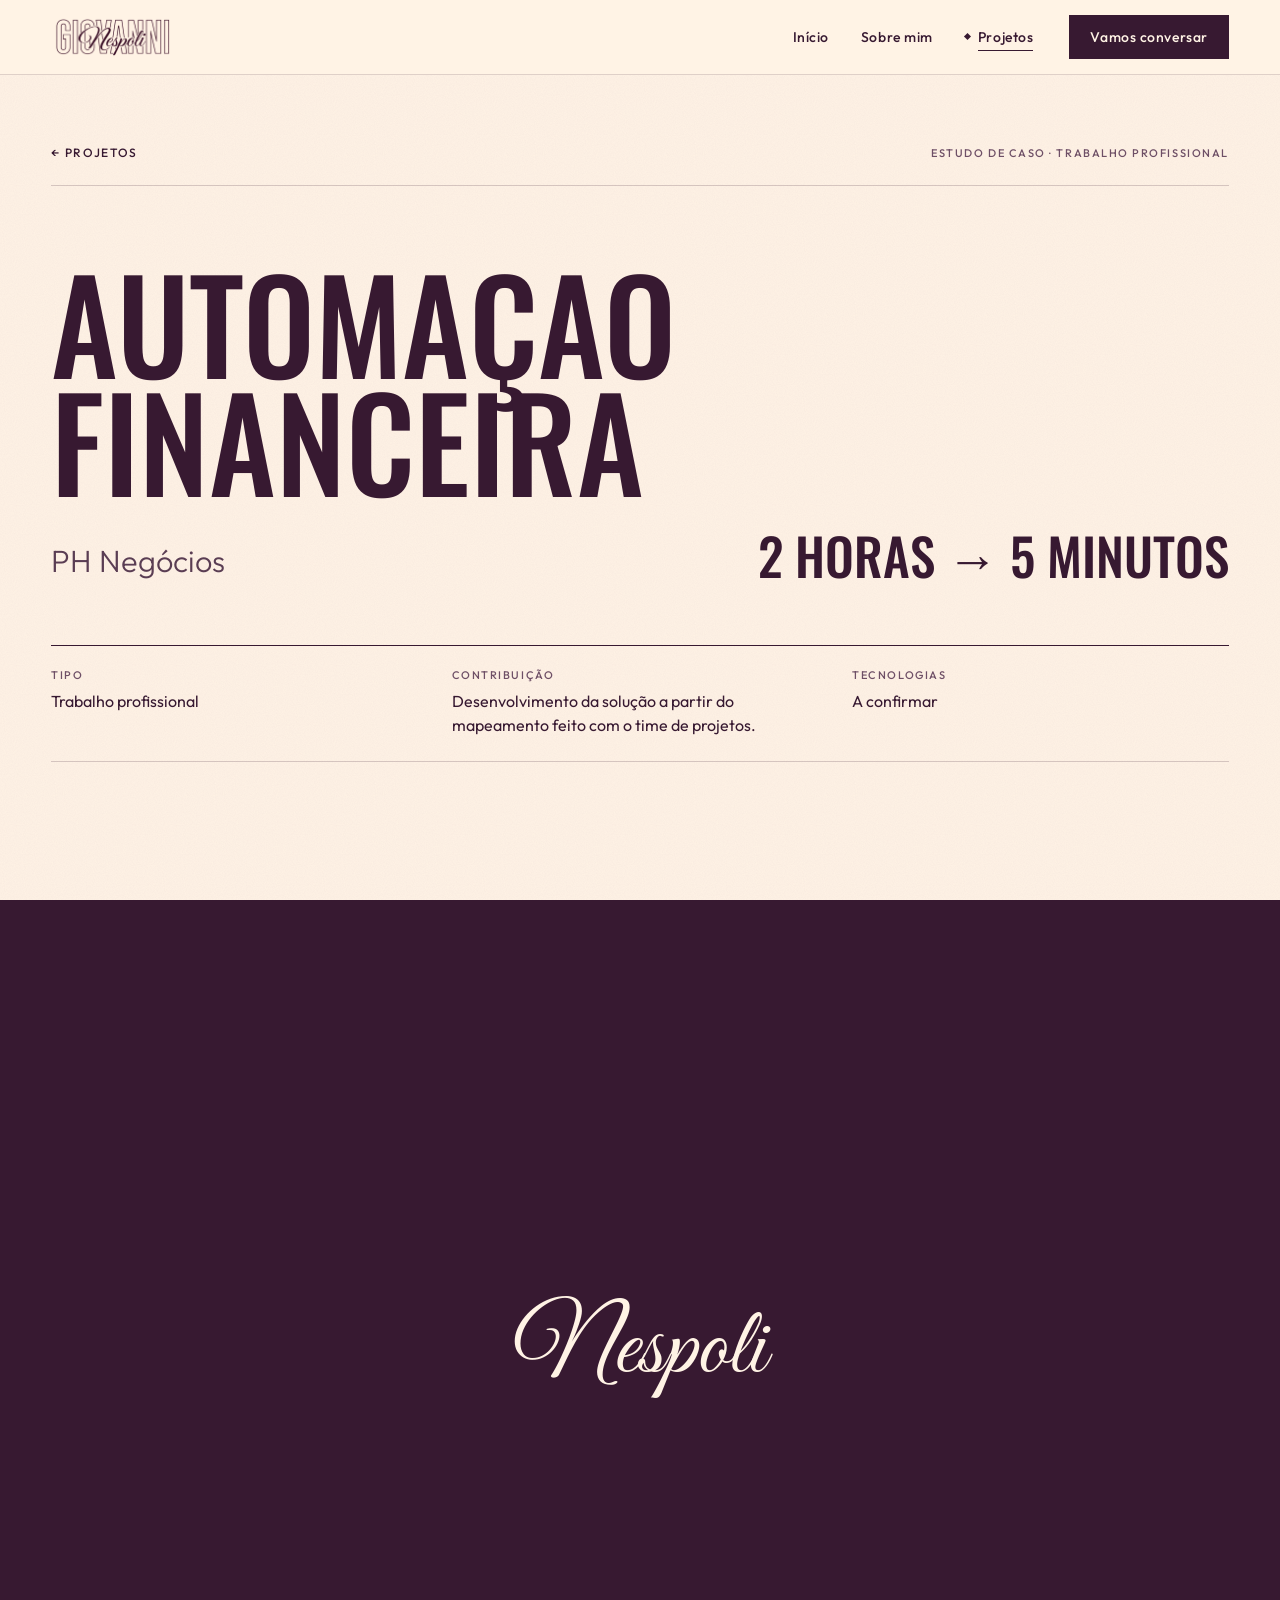
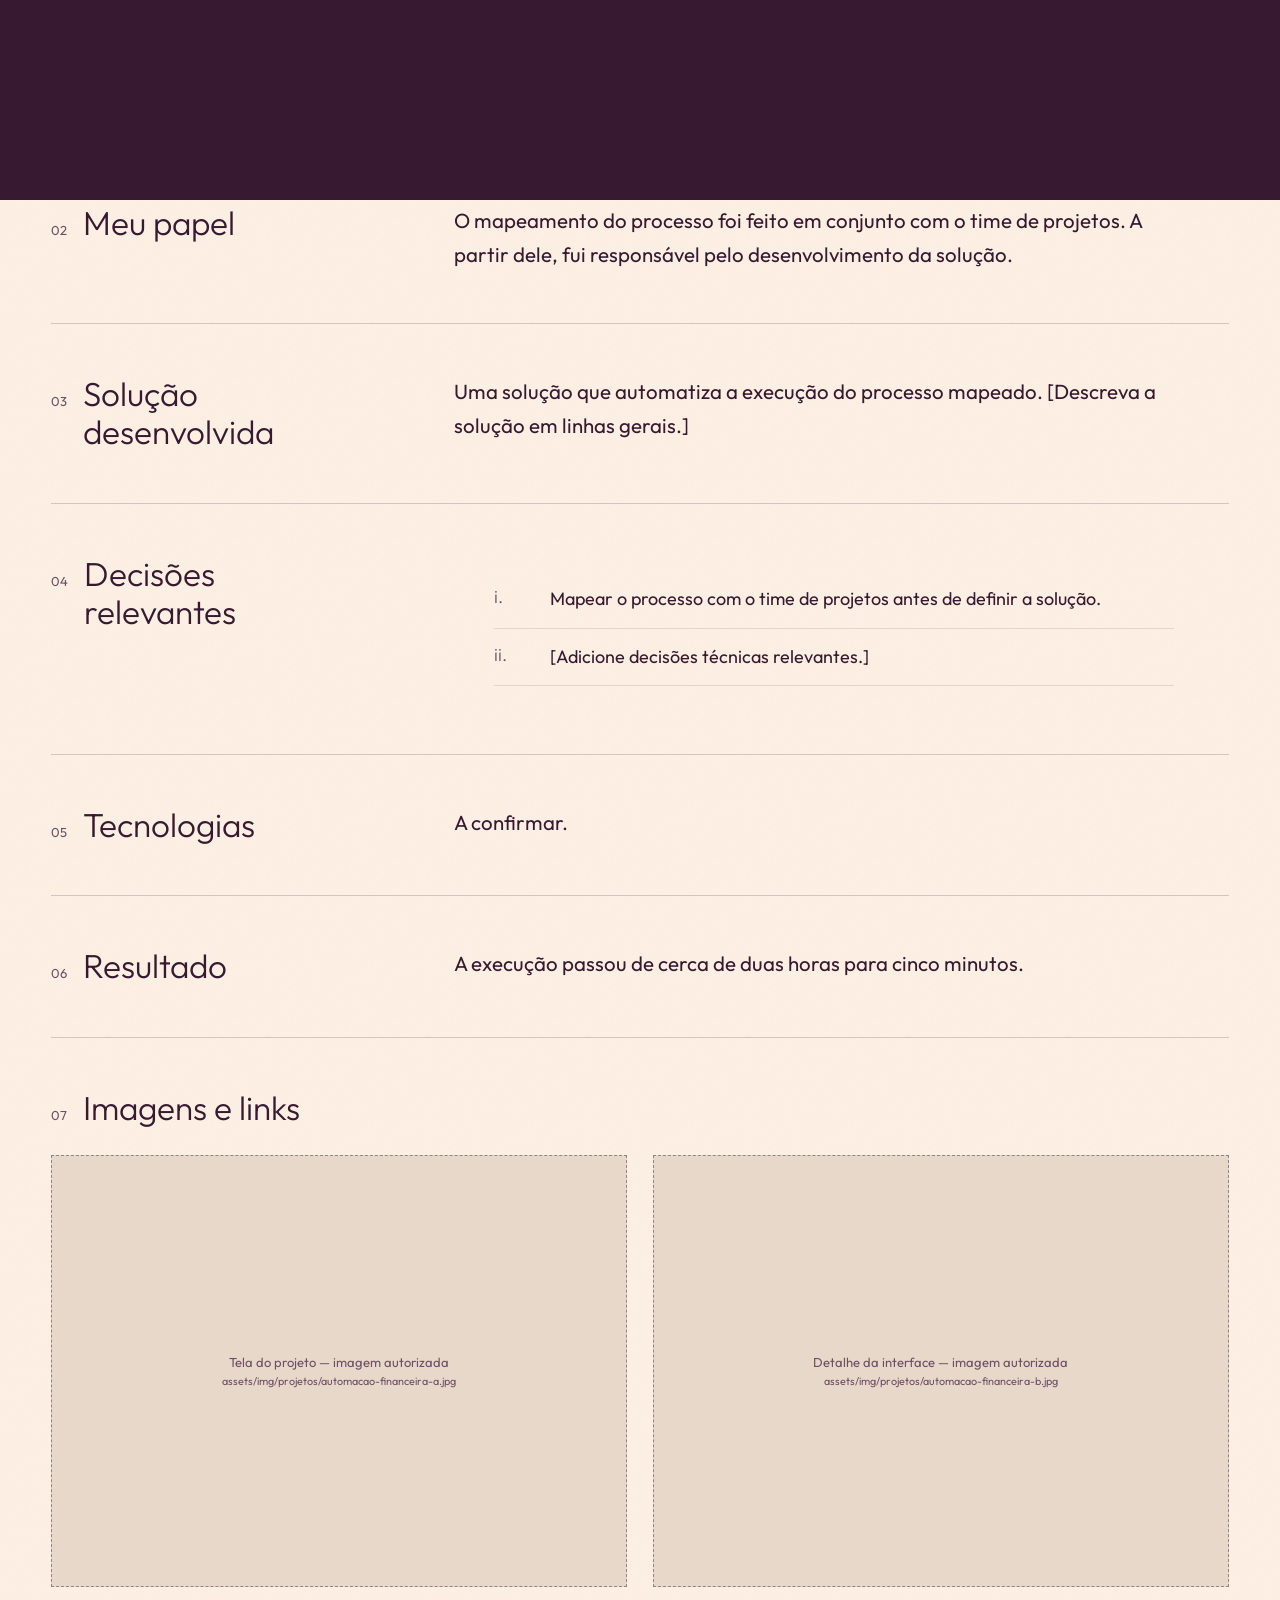
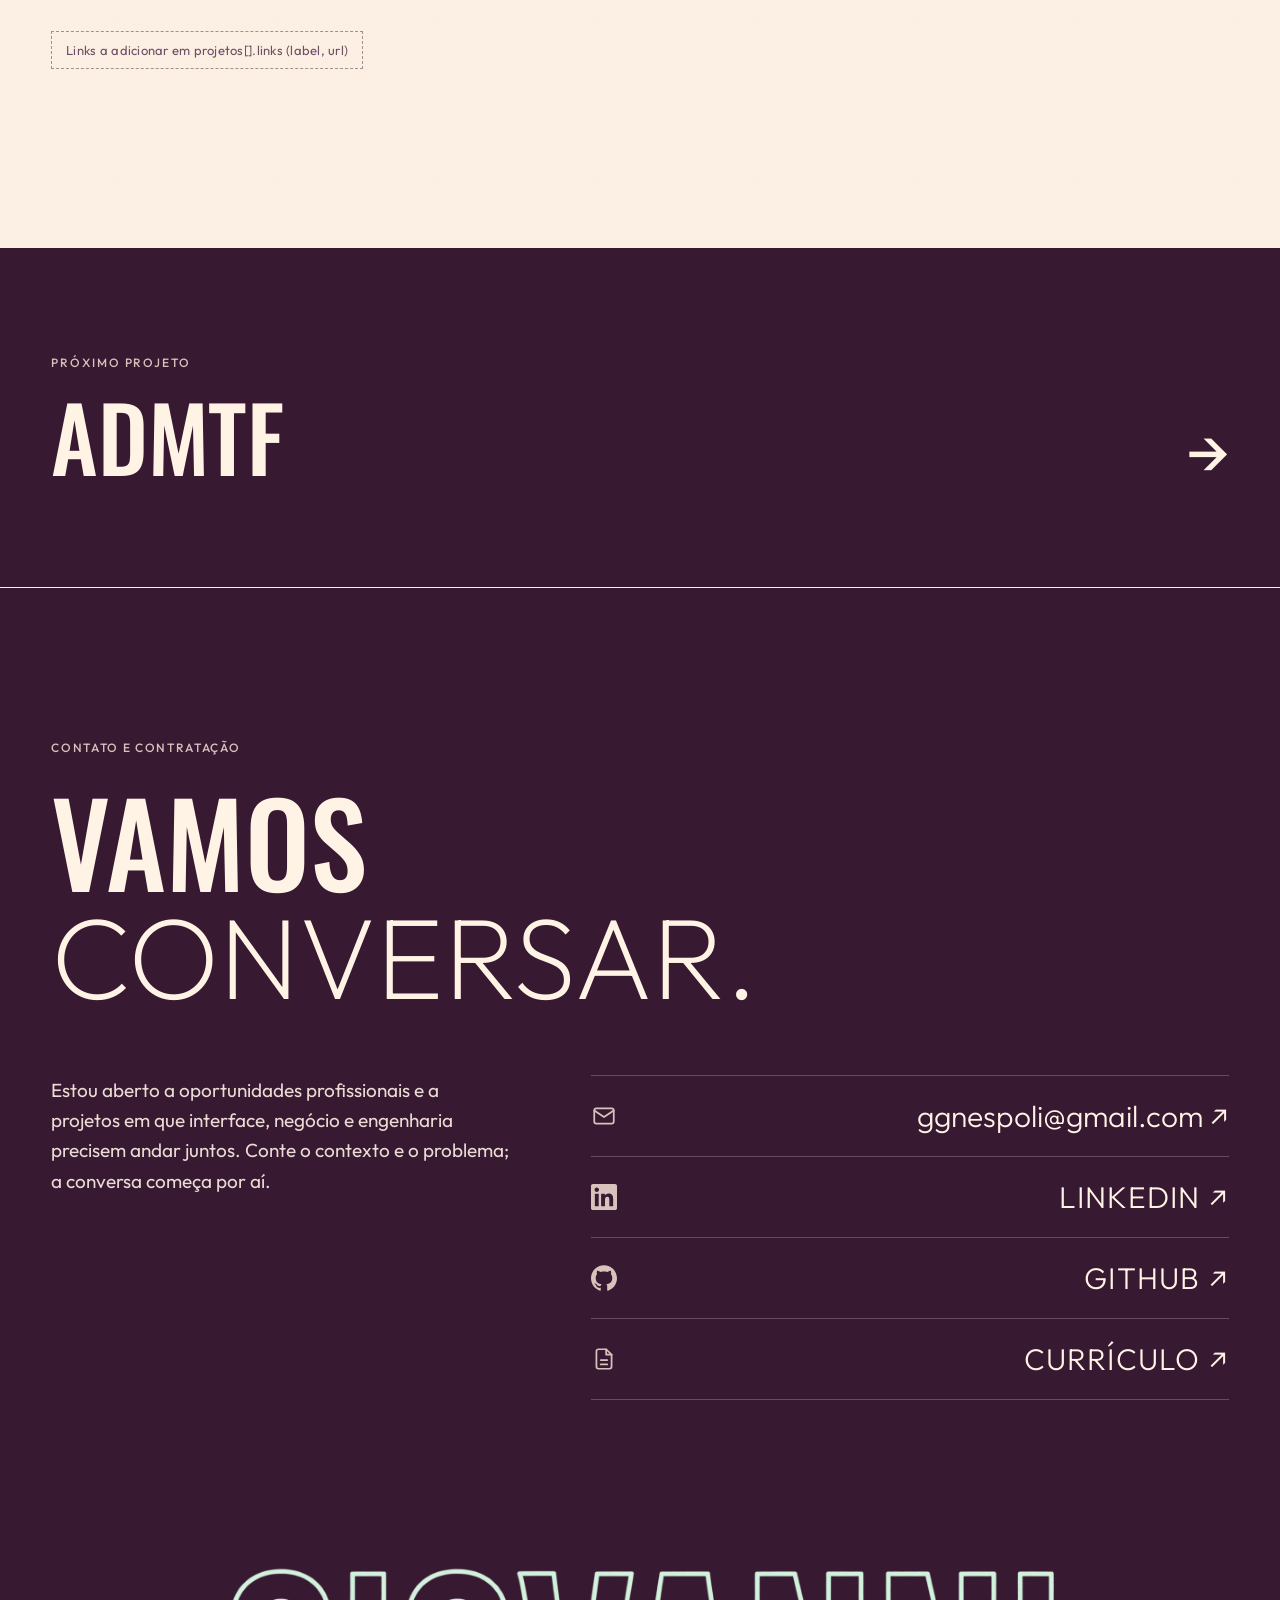
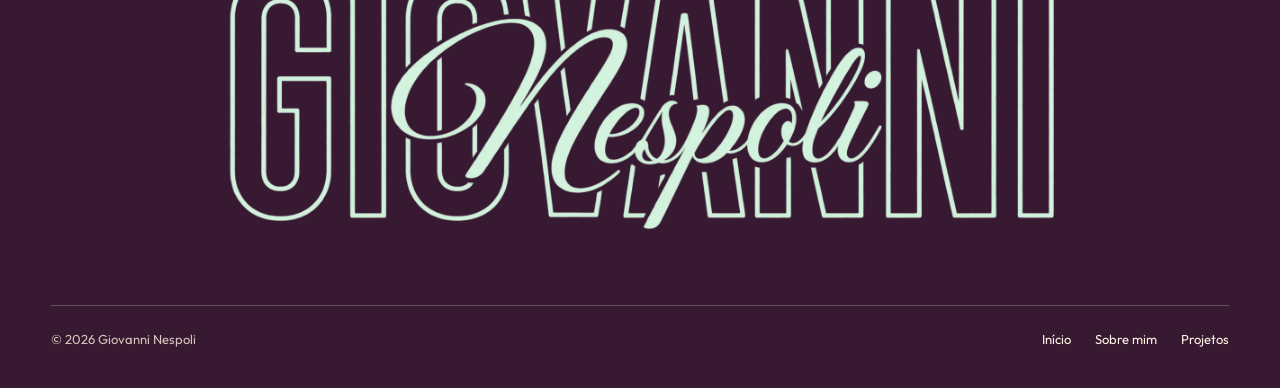
==== projeto.html @ 3098aa93 "Estado inicial do portfólio Co-Authored-By: Claude Opus 5.5 <noreply@anthropic.com>" ====
<!DOCTYPE html>
<html lang="pt-BR">
<head>
<meta charset="utf-8">
<meta name="viewport" content="width=device-width, initial-scale=1">
<title>Estudo de caso — Giovanni Nespoli</title>
<script src="assets/js/theme.js?v=2"></script>
<link rel="stylesheet" href="assets/css/tokens.css">
<link rel="stylesheet" href="assets/css/base.css">
<link rel="stylesheet" href="assets/css/components.css?v=3">
<link rel="stylesheet" href="assets/css/pages.css">
</head>
<body data-page="projetos">
<main id="conteudo">
  <article id="caso"></article>
  <nav class="dark-sec" aria-label="Próximo projeto" id="next"></nav>
</main>
<div class="foot-top"><footer id="contato" class="foot"></footer></div>
<script src="assets/js/site.js?v=4"></script>
<script src="assets/js/projeto.js"></script>
</body>
</html>
---- assets/css/tokens.css ----
@import url("https://fonts.googleapis.com/css2?family=Bebas+Neue&family=Great+Vibes&family=Oswald:wght@300..700&family=Outfit:wght@200..600&display=swap");

:root {
  --ink: #371931; --paper: #FFF3E5;
  --ink-rgb: 55,25,49; --paper-rgb: 255,243,229;
  --m1: #6E4F66; --m2: #5A3D53; --m1i: #D8C3BC; --m2i: #EADBD3; --tile: #EFE0D0;
  --ease: cubic-bezier(.22,.61,.36,1); --ease-io: cubic-bezier(.76,0,.24,1);
  --gutter: clamp(20px, 4vw, 56px); --max: 1440px; --nav-h: 75px;
  --f-body: 'Outfit', sans-serif; --f-display: 'Oswald', sans-serif;
  --f-script: 'Great Vibes', cursive; --f-bebas: 'Bebas Neue', sans-serif;
}
/* MODO ESCURO (desativado)
:root[data-theme="dark"] {
  --ink: #FFF3E5; --paper: #371931;
  --ink-rgb: 255,243,229; --paper-rgb: 55,25,49;
  --m1: #D8C3BC; --m2: #EADBD3; --m1i: #6E4F66; --m2i: #5A3D53; --tile: #4A2342;
}
*/
---- assets/css/base.css ----
*, *::before, *::after { box-sizing: border-box; }
html { scroll-behavior: smooth; scroll-padding-top: 90px; }
body {
  margin: 0; background-color: var(--paper); color: var(--ink);
  background-image: url("data:image/svg+xml,%3Csvg xmlns='http://www.w3.org/2000/svg' width='160' height='160'%3E%3Cfilter id='n'%3E%3CfeTurbulence type='fractalNoise' baseFrequency='.9' numOctaves='2' stitchTiles='stitch'/%3E%3CfeColorMatrix values='0 0 0 0 .22 0 0 0 0 .1 0 0 0 0 .19 0 0 0 .05 0'/%3E%3C/filter%3E%3Crect width='100%25' height='100%25' filter='url(%23n)'/%3E%3C/svg%3E");
  font-family: var(--f-body); -webkit-font-smoothing: antialiased; overflow-x: hidden;
  transition: background-color .3s, color .3s;
}
h1, h2, h3, p, ul { margin: 0; padding: 0; }
ul { list-style: none; }
a { color: var(--ink); }
img { max-width: 100%; }
::selection { background: var(--ink); color: var(--paper); }
:focus-visible { outline: 2px solid currentColor; outline-offset: 4px; }
.sr-only { position: absolute; width: 1px; height: 1px; overflow: hidden; clip: rect(0 0 0 0); white-space: nowrap; }
.wrap { max-width: var(--max); margin: 0 auto; padding-left: var(--gutter); padding-right: var(--gutter); }
.eyebrow { font: 500 12px/1 var(--f-body); letter-spacing: .16em; text-transform: uppercase; color: var(--m1); }
.light { font-family: var(--f-body); font-weight: 200; }
.line-mask { display: block; overflow: hidden; padding-bottom: .06em; }
.line-mask > span { display: block; }
@media (prefers-reduced-motion: reduce) {
  *, *::before, *::after { transition-duration: .01ms !important; animation-duration: .01ms !important; scroll-behavior: auto !important; }
}
---- assets/css/components.css ----
/* ---------- Nav ---------- */
.skip { position: fixed; left: 16px; top: -60px; z-index: 200; background: var(--ink); color: var(--paper); padding: 10px 16px; font: 500 14px var(--f-body); text-decoration: none; }
.skip:focus { top: 12px; color: var(--paper); }
.nav { position: fixed; top: 0; left: 0; right: 0; z-index: 60; background: var(--paper); border-bottom: 1px solid rgba(var(--ink-rgb), .16); }
.nav__in { max-width: var(--max); margin: 0 auto; padding: 14px var(--gutter); display: flex; align-items: center; justify-content: space-between; gap: 24px; }
.nav__logo { display: block; line-height: 0; }
.nav__logo img { height: 46px; width: auto; display: block; }
.nav__logo .wordmark { font: 400 38px/1 var(--f-script); line-height: 46px; }
.nav__desk { display: flex; align-items: center; gap: 36px; }
.nav__links { display: flex; gap: 32px; }
.nav__links li { display: flex; align-items: center; gap: 8px; }
.nav__links a { font: 500 14px/1.2 var(--f-body); letter-spacing: .04em; text-decoration: none; padding: 6px 0; background: linear-gradient(var(--ink), var(--ink)) no-repeat 0 100% / 0 1px; transition: background-size .25s var(--ease); }
.nav__links a:hover, .nav__links a[aria-current="page"] { background-size: 100% 1px; }
.nav__links li.is-active::before { content: ""; width: 5px; height: 5px; background: var(--ink); transform: rotate(45deg); }
.btn-ghost { font: 500 13px/1 var(--f-body); letter-spacing: .06em; color: var(--ink); background: transparent; border: 1px solid rgba(var(--ink-rgb), .45); padding: 0 14px; min-height: 44px; cursor: pointer; }
.btn-ghost:hover { border-color: var(--ink); }
.nav__menu-btn { display: none; font: 500 14px/1 var(--f-body); letter-spacing: .06em; color: var(--ink); background: transparent; border: 1px solid var(--ink); padding: 12px 18px; min-height: 44px; cursor: pointer; }
.nav-spacer { height: var(--nav-h); }
.btn { display: inline-flex; align-items: center; gap: 10px; min-height: 52px; padding: 14px 30px; font: 500 14px var(--f-body); letter-spacing: .04em; text-decoration: none; border: 1px solid var(--ink); transition: background .2s, color .2s; }
.btn--solid { background: var(--ink); color: var(--paper); }
.btn--solid:hover { background: var(--paper); color: var(--ink); }
.btn--line { color: var(--ink); }
.btn--line:hover { background: var(--ink); color: var(--paper); }
.btn.btn--paper { background: #FFF3E5; color: #371931; border-color: #FFF3E5; }
.btn.btn--paper:hover { background: transparent; color: #FFF3E5; }
.btn--sm { min-height: 0; padding: 12px 20px; }

.menu { position: fixed; inset: 0; z-index: 80; background: var(--ink); color: var(--paper); display: flex; flex-direction: column; padding: 14px 20px 32px; transform: translateY(-100%); visibility: hidden; transition: transform .5s var(--ease-io), visibility .5s; }
.menu.is-open { transform: none; visibility: visible; }
.menu__top { display: flex; justify-content: space-between; align-items: center; min-height: 46px; gap: 10px; }
.menu__top .wordmark { font: 400 30px/1 var(--f-script); margin-right: auto; }
.menu button { font: 500 14px/1 var(--f-body); color: var(--paper); background: transparent; border: 1px solid var(--paper); padding: 12px 18px; min-height: 44px; cursor: pointer; }
.menu nav { margin: auto 0; }
.menu nav li { border-bottom: 1px solid rgba(var(--paper-rgb), .22); margin-bottom: 8px; }
.menu nav a { display: flex; justify-content: space-between; align-items: baseline; padding: 18px 0; font: 300 44px/1.05 var(--f-body); color: var(--paper); text-decoration: none; }
.menu nav a span:last-child { font: 400 13px var(--f-body); }
.menu__cta { display: flex; justify-content: center; align-items: center; min-height: 52px; background: var(--paper); color: var(--ink); text-decoration: none; font: 500 15px var(--f-body); letter-spacing: .04em; }
.curtain { position: fixed; inset: 0; z-index: 150; background: var(--ink); transform: translateY(100%); pointer-events: none; display: flex; align-items: center; justify-content: center; }
.curtain span { font: 400 clamp(48px, 8vw, 96px)/1 var(--f-script); color: var(--paper); }
/* Cópia da cortina fechada, ativa desde o <head> (theme.js) para a página nova não piscar antes do site.js rodar */
html.pf-curtain::after { content: 'Nespoli'; position: fixed; inset: 0; z-index: 150; background: var(--ink); pointer-events: none; display: flex; align-items: center; justify-content: center; font: 400 clamp(48px, 8vw, 96px)/1 var(--f-script); color: var(--paper); }
@media (max-width: 859px) { .nav__desk { display: none; } .nav__menu-btn { display: block; } }
@media (min-width: 860px) { .menu { display: none; } }

/* ---------- Image slot (placeholder até a foto existir) ---------- */
.img-slot { position: absolute; inset: 0; overflow: hidden; }
.img-slot img { width: 100%; height: 100%; object-fit: cover; display: block; }
.img-slot.is-empty { display: flex; align-items: center; justify-content: center; text-align: center; padding: 20px; border: 1px dashed rgba(var(--ink-rgb), .45); color: var(--m1); font: 400 13px/1.4 var(--f-body); background: rgba(var(--ink-rgb), .04); }

/* ---------- Footer / Contato ---------- */
.foot { background: var(--ink); color: var(--paper); position: relative; overflow: hidden; }
.foot__in { max-width: var(--max); margin: 0 auto; padding: clamp(80px, 12vw, 160px) var(--gutter) 40px; }
.foot .eyebrow { color: var(--m1i); letter-spacing: .14em; margin-bottom: 32px; display: block; }
.foot h2 { font: 500 clamp(52px, 9vw, 148px)/.95 var(--f-display); text-transform: uppercase; }
.foot__cols { display: flex; flex-wrap: wrap; gap: 48px 80px; margin-top: 56px; align-items: flex-start; }
.foot__txt { flex: 1 1 320px; max-width: 460px; font: 400 19px/1.6 var(--f-body); color: var(--m2i); text-wrap: pretty; }
.foot__list { flex: 1 1 420px; border-top: 1px solid rgba(var(--paper-rgb), .24); }
.foot__list li { display: flex; justify-content: space-between; align-items: center; gap: 16px; flex-wrap: wrap; padding: 22px 0; border-bottom: 1px solid rgba(var(--paper-rgb), .24); }
.foot__ico { display: inline-flex; color: var(--m1i); }
.foot__ico svg { width: 26px; height: 26px; }
.foot__list a { font: 300 clamp(22px, 2.4vw, 30px)/1.2 var(--f-body); color: var(--paper); text-decoration: none; background: linear-gradient(var(--paper), var(--paper)) no-repeat 0 100% / 0 1px; transition: background-size .25s var(--ease); }
.foot__list a:hover { background-size: 100% 1px; }
.foot__list a.is-caps { text-transform: uppercase; letter-spacing: .04em; }
.tbd { font: 400 13px/1 var(--f-body); color: var(--m1i); border: 1px dashed rgba(var(--paper-rgb), .45); padding: 8px 12px; }
.foot__logo { margin-top: clamp(80px, 10vw, 140px); display: flex; justify-content: center; }
.foot__logo img { width: min(100%, 900px); height: auto; }
.foot__logo .wordmark { font: 400 clamp(80px, 16vw, 220px)/1 var(--f-script); }
.foot__bar { display: flex; flex-wrap: wrap; justify-content: space-between; gap: 16px; margin-top: 40px; padding-top: 24px; border-top: 1px solid rgba(var(--paper-rgb), .24); font: 400 13px/1.4 var(--f-body); color: var(--m1i); }
.foot__bar nav { display: flex; gap: 24px; }
.foot__bar a { color: var(--paper); text-decoration: none; }

/* logos têm fundo branco: multiplica sobre o papel */
.nav__logo img, .foot__logo img { mix-blend-mode: multiply; }
.foot__logo img { filter: invert(1); mix-blend-mode: screen; }
---- assets/css/pages.css ----
/* Elementos comuns às páginas internas */
.sec { max-width: var(--max); margin: 0 auto; padding-left: var(--gutter); padding-right: var(--gutter); }
.page-bar { display: flex; justify-content: space-between; gap: 16px; flex-wrap: wrap; font: 500 12px/1 var(--f-body); letter-spacing: .14em; text-transform: uppercase; color: var(--m1); padding-bottom: 18px; border-bottom: 1px solid rgba(var(--ink-rgb), .2); }
.h-xl { font: 500 clamp(56px, 10vw, 168px)/.92 var(--f-display); text-transform: uppercase; }
.h-lg { font: 500 clamp(40px, 5vw, 72px)/1.02 var(--f-display); text-transform: uppercase; }
.lbl { font: 500 11px/1 var(--f-body); letter-spacing: .14em; text-transform: uppercase; color: var(--m1); }
.dark-sec { background: var(--ink); color: var(--paper); }
.dark-sec .eyebrow { color: var(--m1i); }
.ph-chip { border: 1px dashed rgba(var(--ink-rgb), .45); padding: 4px 9px; font: 400 13px var(--f-body); text-transform: none; letter-spacing: .02em; }

/* ---------- Sobre ---------- */
.about-open { padding-top: clamp(28px, 5vw, 64px); padding-bottom: clamp(80px, 10vw, 140px); }
.about-open h1 { margin-top: clamp(40px, 6vw, 88px); }
.about-open h1 .light { padding-left: clamp(0px, 12vw, 220px); }
.about-cols { display: flex; flex-wrap: wrap; gap: 48px clamp(40px, 7vw, 120px); margin-top: clamp(56px, 7vw, 100px); align-items: flex-start; }
.about-fig { flex: 0 1 400px; margin: 0; position: sticky; top: 100px; align-self: flex-start; }
.about-fig__box { aspect-ratio: 3/4; position: relative; overflow: hidden; background: var(--tile); }
.about-fig figcaption { margin-top: 12px; font: 400 12px/1.4 var(--f-body); color: var(--m1); letter-spacing: .06em; }
.about-txt { flex: 1 1 440px; max-width: 640px; display: flex; flex-direction: column; gap: 24px; }
.about-txt .big { font: 400 clamp(24px, 2.4vw, 32px)/1.35 var(--f-display); text-wrap: pretty; }
.about-txt p:not(.big) { font: 400 17px/1.7 var(--f-body); color: var(--m2); text-wrap: pretty; }
.habits { padding-top: clamp(80px, 10vw, 140px); padding-bottom: clamp(80px, 10vw, 140px); }
.habits h2 { font: 500 clamp(40px, 5.4vw, 80px)/1.02 var(--f-display); text-transform: uppercase; max-width: 900px; margin-top: 24px; }
.habits__grid { display: grid; grid-template-columns: repeat(auto-fit, minmax(min(100%, 240px), 1fr)); gap: 40px; margin-top: clamp(48px, 6vw, 88px); }
.habit { border-top: 1px solid rgba(var(--paper-rgb), .4); padding-top: 20px; }
.habit span { font: 300 22px var(--f-body); color: var(--m1i); }
.habit h3 { margin: 14px 0 10px; font: 400 26px/1.2 var(--f-display); }
.habit p { font: 400 16px/1.6 var(--f-body); color: var(--m2i); }
.tl-sec { padding-top: clamp(80px, 11vw, 150px); padding-bottom: clamp(80px, 11vw, 150px); display: flex; flex-wrap: wrap; gap: 40px clamp(40px, 8vw, 140px); }
.tl-side { flex: 1 1 280px; max-width: 380px; }
.tl-side > div { position: sticky; top: 120px; }
.tl-side .eyebrow { display: block; margin-bottom: 24px; }
.tl-side p.n { margin-top: 20px; font: 400 15px/1.6 var(--f-body); color: var(--m2); }
.tl { flex: 2 1 520px; margin: 0; padding: 0 0 0 clamp(28px, 4vw, 56px); position: relative; list-style: none; }
.tl__rail, .tl__fill { position: absolute; left: 0; top: 8px; width: 1px; }
.tl__rail { bottom: 8px; background: rgba(var(--ink-rgb), .2); }
.tl__fill { height: 0; background: var(--ink); }
.tl__item { position: relative; padding: 0 0 clamp(48px, 6vw, 80px); opacity: .72; transition: opacity .3s; }
.tl__item.is-active { opacity: 1; }
.tl__dot { position: absolute; left: calc(-1 * clamp(28px, 4vw, 56px) - 6px); top: 10px; width: 11px; height: 11px; transform: rotate(45deg); background: var(--paper); border: 1px solid var(--ink); transition: transform .3s, background .3s; }
.tl__item.is-passed .tl__dot { background: var(--ink); }
.tl__item.is-active .tl__dot { transform: rotate(45deg) scale(1.3); }
.tl__meta { display: flex; flex-wrap: wrap; gap: 10px 16px; align-items: center; font: 500 12px/1 var(--f-body); letter-spacing: .12em; text-transform: uppercase; color: var(--m1); }
.tl__now { color: var(--paper); background: var(--ink); padding: 6px 10px; }
.tl__item h3 { margin-top: 16px; font: 500 clamp(32px, 3.4vw, 48px)/1.05 var(--f-display); text-transform: uppercase; }
.tl__item h3 .tbd-t { font-family: var(--f-body); font-weight: 200; color: var(--m1); }
.tl__role { margin-top: 8px; font: 300 19px/1.4 var(--f-body); color: var(--m2); }
.tl__desc { margin-top: 18px; max-width: 600px; font: 400 17px/1.65 var(--f-body); text-wrap: pretty; }
.tl__hl { margin-top: 14px; display: flex; flex-direction: column; gap: 8px; max-width: 600px; }
.tl__hl li { display: flex; gap: 12px; font: 400 16px/1.6 var(--f-body); color: var(--m2); }
.tl__stack { margin-top: 18px; font: 400 13px/1.6 var(--f-body); color: var(--m1); }
.study { border-top: 1px solid rgba(var(--ink-rgb), .2); }
.study__in { padding-top: clamp(80px, 10vw, 140px); padding-bottom: clamp(80px, 10vw, 140px); }
.study__in .eyebrow { display: block; margin-bottom: 24px; }
.study__grid { display: grid; grid-template-columns: repeat(auto-fit, minmax(min(100%, 360px), 1fr)); gap: 56px clamp(40px, 6vw, 96px); margin-top: clamp(48px, 6vw, 80px); }
.study__col { display: flex; flex-direction: column; gap: 48px; }
.list-h { font: 500 12px/1 var(--f-body); letter-spacing: .14em; text-transform: uppercase; margin-bottom: 8px; }
.rows { border-top: 1px solid var(--ink); }
.rows li { padding: 22px 0; border-bottom: 1px solid rgba(var(--ink-rgb), .2); display: flex; flex-direction: column; gap: 8px; }
.rows .row-top { display: flex; justify-content: space-between; align-items: baseline; gap: 16px; flex-wrap: wrap; }
.rows .row-t { font: 400 24px/1.25 var(--f-display); }
.rows .row-n { font: 400 15px/1.6 var(--f-body); color: var(--m2); }
.rows .badge { font: 500 11px/1 var(--f-body); letter-spacing: .12em; text-transform: uppercase; border: 1px solid var(--ink); padding: 6px 10px; }
.rows .empty { font: 400 13px/1.6 var(--f-body); color: var(--m1); }
.skills { padding-bottom: clamp(100px, 12vw, 170px); }
.skills__head { display: flex; justify-content: space-between; align-items: flex-end; flex-wrap: wrap; gap: 24px; padding-bottom: 28px; border-bottom: 1px solid var(--ink); }
.skills__head p { font: 400 15px/1.6 var(--f-body); color: var(--m2); max-width: 360px; }
.skills__grid { display: grid; grid-template-columns: repeat(auto-fit, minmax(min(100%, 220px), 1fr)); }
.skill { padding: 28px 24px 32px 0; border-bottom: 1px solid rgba(var(--ink-rgb), .2); }
.skill .n { font: 400 13px var(--f-body); color: var(--m1); }
.skill h3 { margin: 12px 0 16px; font: 300 28px/1.15 var(--f-body); }
.skill li { font: 400 16px/1.5 var(--f-body); margin-bottom: 6px; }

/* ---------- Projetos (galeria) ---------- */
.pj-open { padding-top: clamp(28px, 5vw, 64px); padding-bottom: clamp(48px, 6vw, 80px); }
.pj-open__row { display: flex; flex-wrap: wrap; justify-content: space-between; align-items: flex-end; gap: 40px; margin-top: clamp(40px, 6vw, 88px); }
.pj-open h1 { font: 500 clamp(64px, 12vw, 200px)/.9 var(--f-display); text-transform: uppercase; }
.pj-open__row p { max-width: 380px; font: 400 17px/1.6 var(--f-body); color: var(--m2); text-wrap: pretty; }
.filters { display: flex; flex-wrap: wrap; gap: 8px; margin-top: clamp(40px, 5vw, 64px); }
.filters button { min-height: 44px; padding: 0 20px; font: 500 14px var(--f-body); letter-spacing: .03em; cursor: pointer; border: 1px solid var(--ink); background: transparent; color: var(--ink); transition: background .2s, color .2s; }
.filters button[aria-pressed="true"] { background: var(--ink); color: var(--paper); }
.filters small { font: 400 12px var(--f-body); margin-left: 6px; }
.gal { padding-bottom: clamp(100px, 12vw, 170px); }
.gal__item { border-top: 1px solid var(--ink); padding: clamp(28px, 3vw, 40px) 0 clamp(72px, 8vw, 120px); }
.gal__top { display: flex; justify-content: space-between; flex-wrap: wrap; gap: 12px; margin-bottom: 28px; font: 500 12px/1 var(--f-body); letter-spacing: .14em; text-transform: uppercase; color: var(--m1); }
.tag { border: 1px solid var(--ink); padding: 6px 10px; color: var(--ink); }
.tag--pro { background: var(--ink); color: var(--paper); }
.gal__row { display: flex; flex-wrap: wrap; gap: 32px clamp(32px, 5vw, 80px); align-items: flex-start; }
.gal__item.rev .gal__row { flex-direction: row-reverse; }
.gal__media { flex: 1.6 1 480px; display: block; }
.gal__box { aspect-ratio: 3/2; position: relative; overflow: hidden; background: var(--tile); }
.gal__box .zoom { position: absolute; inset: 0; transition: transform .3s var(--ease); }
.gal__item:hover .zoom { transform: scale(1.035); }
.gal__body { flex: 1 1 300px; max-width: 460px; display: flex; flex-direction: column; gap: 16px; }
.gal__body h2 { font: 500 clamp(40px, 4.6vw, 72px)/1 var(--f-display); text-transform: uppercase; }
.gal__cli { font: 300 20px/1.35 var(--f-body); color: var(--m2); }
.gal__hl { font: 400 32px/1.1 var(--f-display); letter-spacing: -.01em; }
.gal__res { font: 400 16px/1.65 var(--f-body); color: var(--m2); text-wrap: pretty; }
.gal__stack { font: 400 13px/1.7 var(--f-body); color: var(--m1); }

/* ---------- Estudo de caso ---------- */
.case-head { padding-top: clamp(28px, 5vw, 64px); }
.case-head__bar { display: flex; justify-content: space-between; gap: 16px; flex-wrap: wrap; align-items: center; padding-bottom: 18px; border-bottom: 1px solid rgba(var(--ink-rgb), .2); }
.back { font: 500 12px/1 var(--f-body); letter-spacing: .14em; text-transform: uppercase; text-decoration: none; padding: 8px 0; background: linear-gradient(var(--ink), var(--ink)) no-repeat 0 100% / 0 1px; transition: background-size .25s; }
.back:hover { background-size: 100% 1px; }
.case-head h1 { margin-top: clamp(40px, 6vw, 88px); }
.case-head__row { display: flex; flex-wrap: wrap; justify-content: space-between; gap: 32px 64px; margin-top: 24px; align-items: flex-end; }
.case-head__cli { font: 300 clamp(22px, 2.4vw, 32px)/1.3 var(--f-body); color: var(--m2); max-width: 640px; }
.case-head__hl { font: 500 clamp(36px, 4vw, 60px)/1 var(--f-display); text-transform: uppercase; }
.facts { display: grid; grid-template-columns: repeat(auto-fit, minmax(min(100%, 200px), 1fr)); gap: 24px; margin-top: clamp(40px, 5vw, 64px); padding: 24px 0; border-top: 1px solid var(--ink); border-bottom: 1px solid rgba(var(--ink-rgb), .2); }
.facts dd { margin: 8px 0 0; font: 400 16px/1.5 var(--f-body); }
.case-hero { padding-top: clamp(40px, 5vw, 72px); padding-bottom: clamp(40px, 5vw, 72px); }
.case-hero__box { aspect-ratio: 16/8; position: relative; overflow: hidden; background: var(--tile); }
.case-body { padding-top: clamp(40px, 6vw, 80px); padding-bottom: clamp(80px, 10vw, 140px); display: flex; flex-direction: column; }
.blk { display: flex; flex-wrap: wrap; gap: 16px clamp(40px, 8vw, 140px); padding: clamp(36px, 4vw, 56px) 0; border-top: 1px solid rgba(var(--ink-rgb), .2); }
.blk__h { flex: 0 1 300px; display: flex; gap: 16px; align-items: baseline; }
.blk__h span { font: 400 13px var(--f-body); color: var(--m1); }
.blk__h h2 { font: 300 clamp(26px, 2.6vw, 36px)/1.15 var(--f-body); }
.blk__b { flex: 1 1 420px; max-width: 720px; }
.blk__b > p { font: 400 clamp(18px, 1.6vw, 21px)/1.65 var(--f-body); text-wrap: pretty; }
.blk__b ol { list-style: none; display: flex; flex-direction: column; }
.blk__b li { display: grid; grid-template-columns: 40px minmax(0, 1fr); gap: 16px; padding: 14px 0; border-bottom: 1px solid rgba(var(--ink-rgb), .12); font: 400 18px/1.6 var(--f-body); }
.blk__b li span:first-child { font: 300 18px var(--f-body); color: var(--m1); }
.blk--media .blk__h { margin-bottom: 12px; flex-basis: 100%; }
.media-grid { display: grid; grid-template-columns: repeat(auto-fit, minmax(min(100%, 340px), 1fr)); gap: clamp(16px, 2vw, 28px); width: 100%; }
.media-grid > div { aspect-ratio: 4/3; position: relative; overflow: hidden; background: var(--tile); }
.case-links { display: flex; flex-wrap: wrap; gap: 12px; margin-top: 28px; width: 100%; }
.case-links a { display: inline-flex; align-items: center; min-height: 44px; padding: 0 20px; border: 1px solid var(--ink); text-decoration: none; font: 500 14px var(--f-body); }
.case-links .ph-chip { padding: 10px 14px; color: var(--m1); }
.next { display: block; padding-top: clamp(64px, 8vw, 110px); padding-bottom: clamp(64px, 8vw, 110px); color: var(--paper); text-decoration: none; max-width: var(--max); margin: 0 auto; padding-left: var(--gutter); padding-right: var(--gutter); }
.next:hover { color: var(--paper); }
.next .eyebrow { color: var(--m1i); }
.next__row { display: flex; justify-content: space-between; align-items: baseline; gap: 24px; margin-top: 20px; flex-wrap: wrap; }
.next__t { font: 500 clamp(44px, 7vw, 112px)/1 var(--f-display); text-transform: uppercase; }
.next__arr { font: 400 clamp(40px, 5vw, 72px)/1 var(--f-body); transition: transform .3s var(--ease); }
.next:hover .next__arr { transform: translateX(10px); }
.foot-top { border-top: 1px solid rgba(var(--paper-rgb), .24); }
.gal__item:hover .proj__more span { transform: translateX(6px); }
.gal__body .proj__more { margin-top: 12px; }
.proj__more { display: inline-flex; align-items: center; gap: 12px; align-self: flex-start; min-height: 44px; font: 500 15px var(--f-body); text-decoration: none; border-bottom: 1px solid var(--ink); }
.proj__more span { display: inline-block; transition: transform .25s var(--ease); }
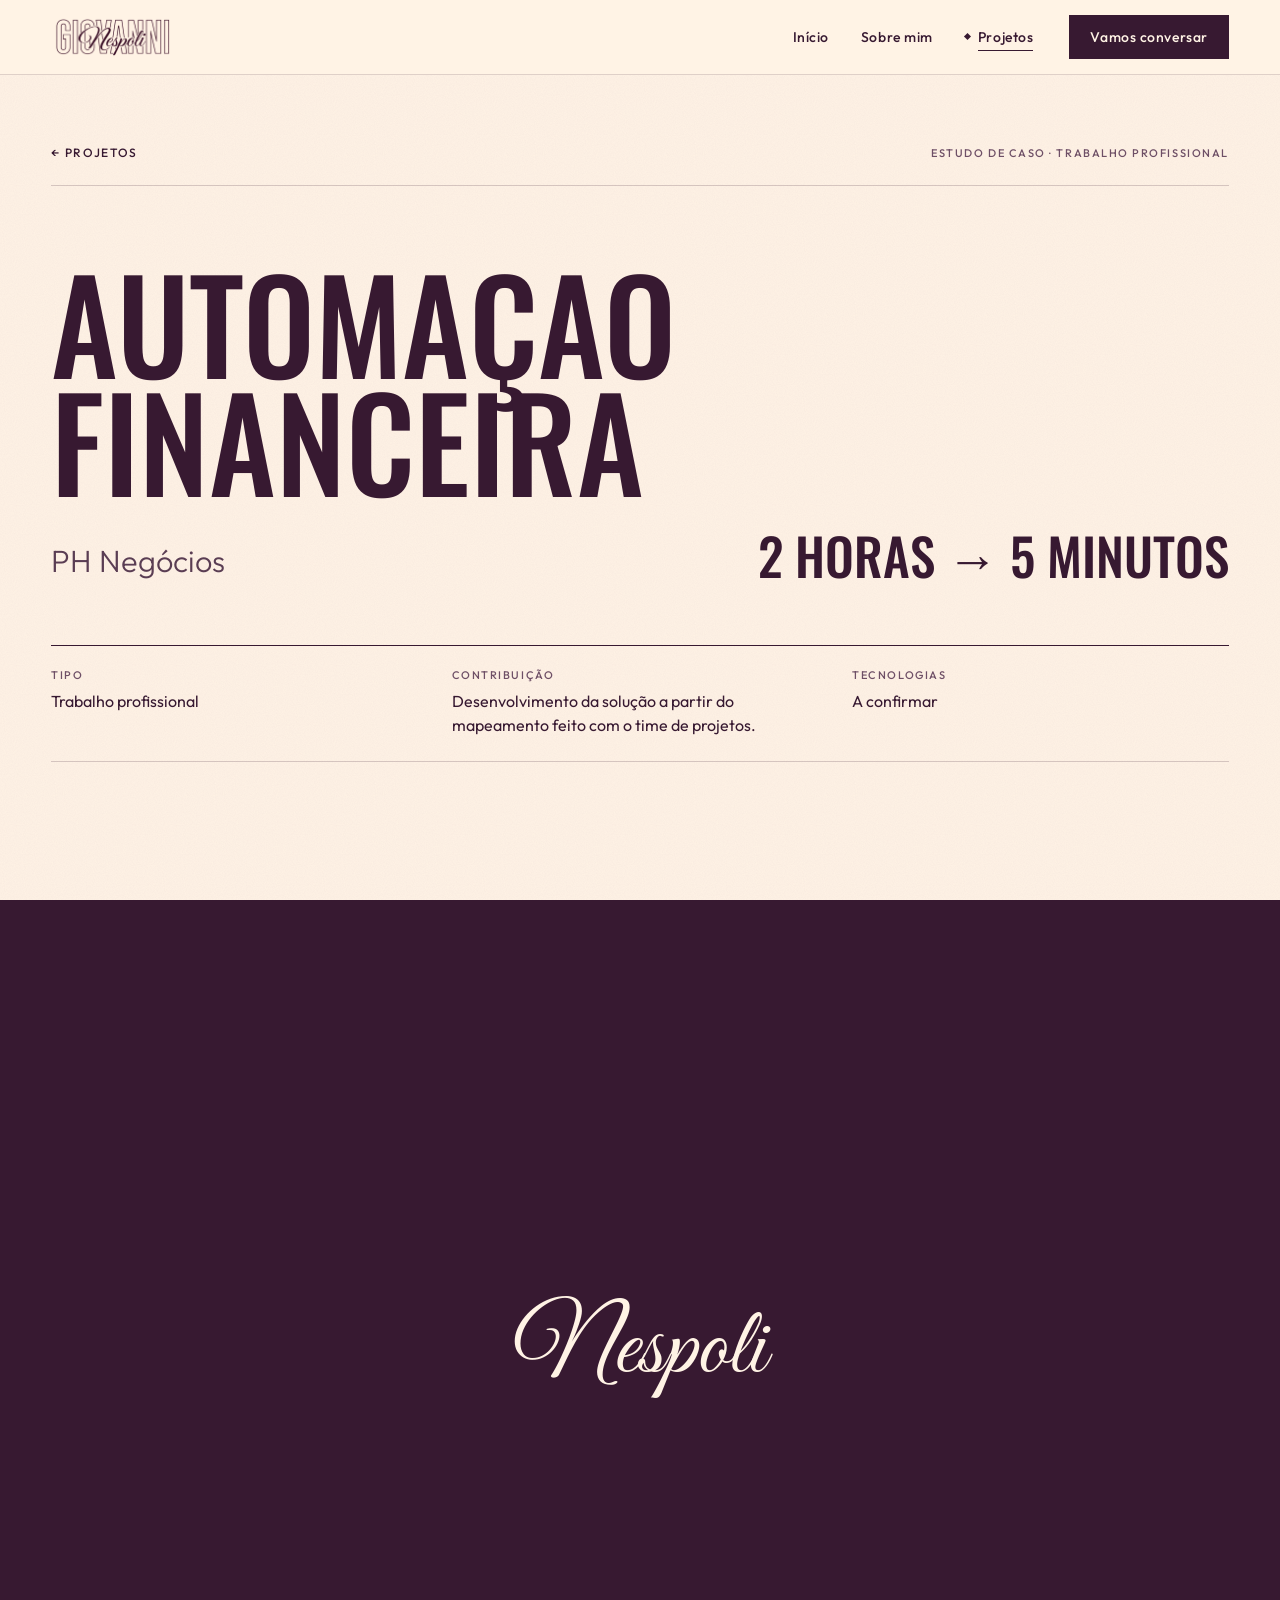
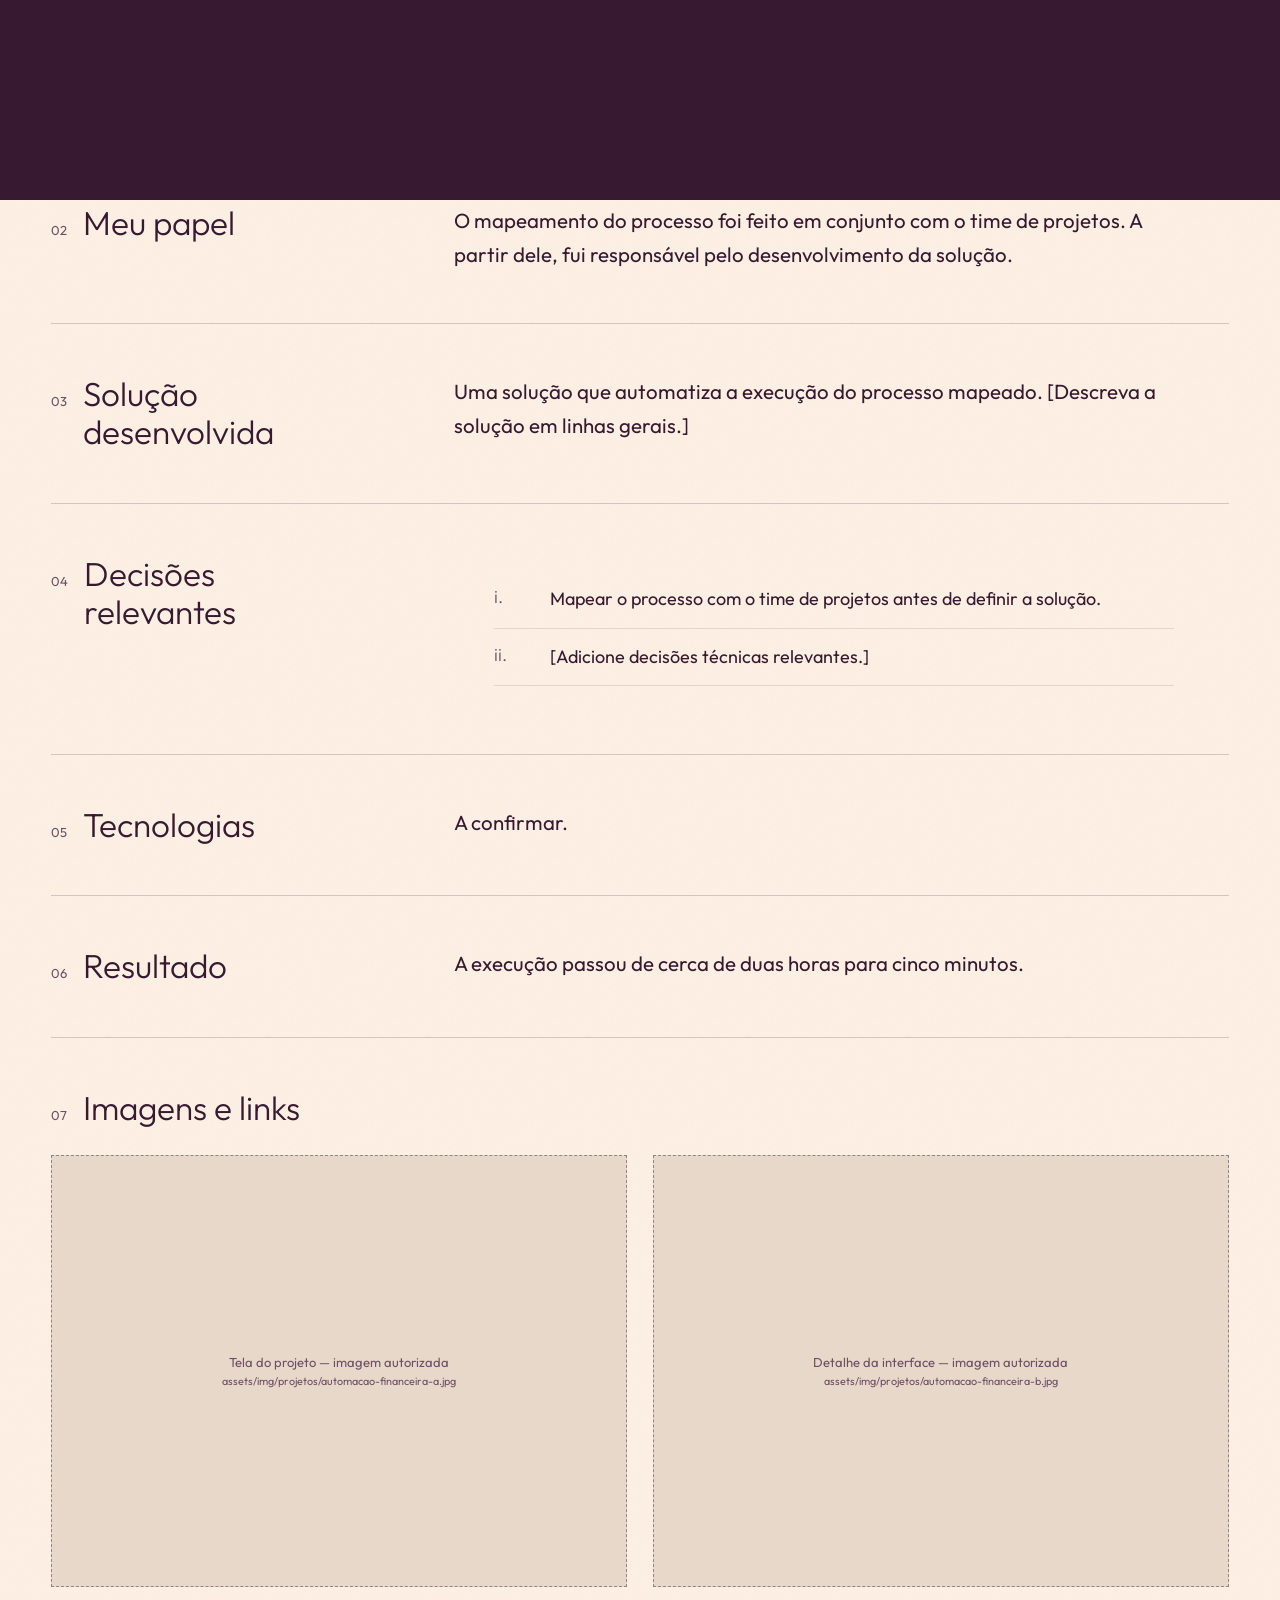
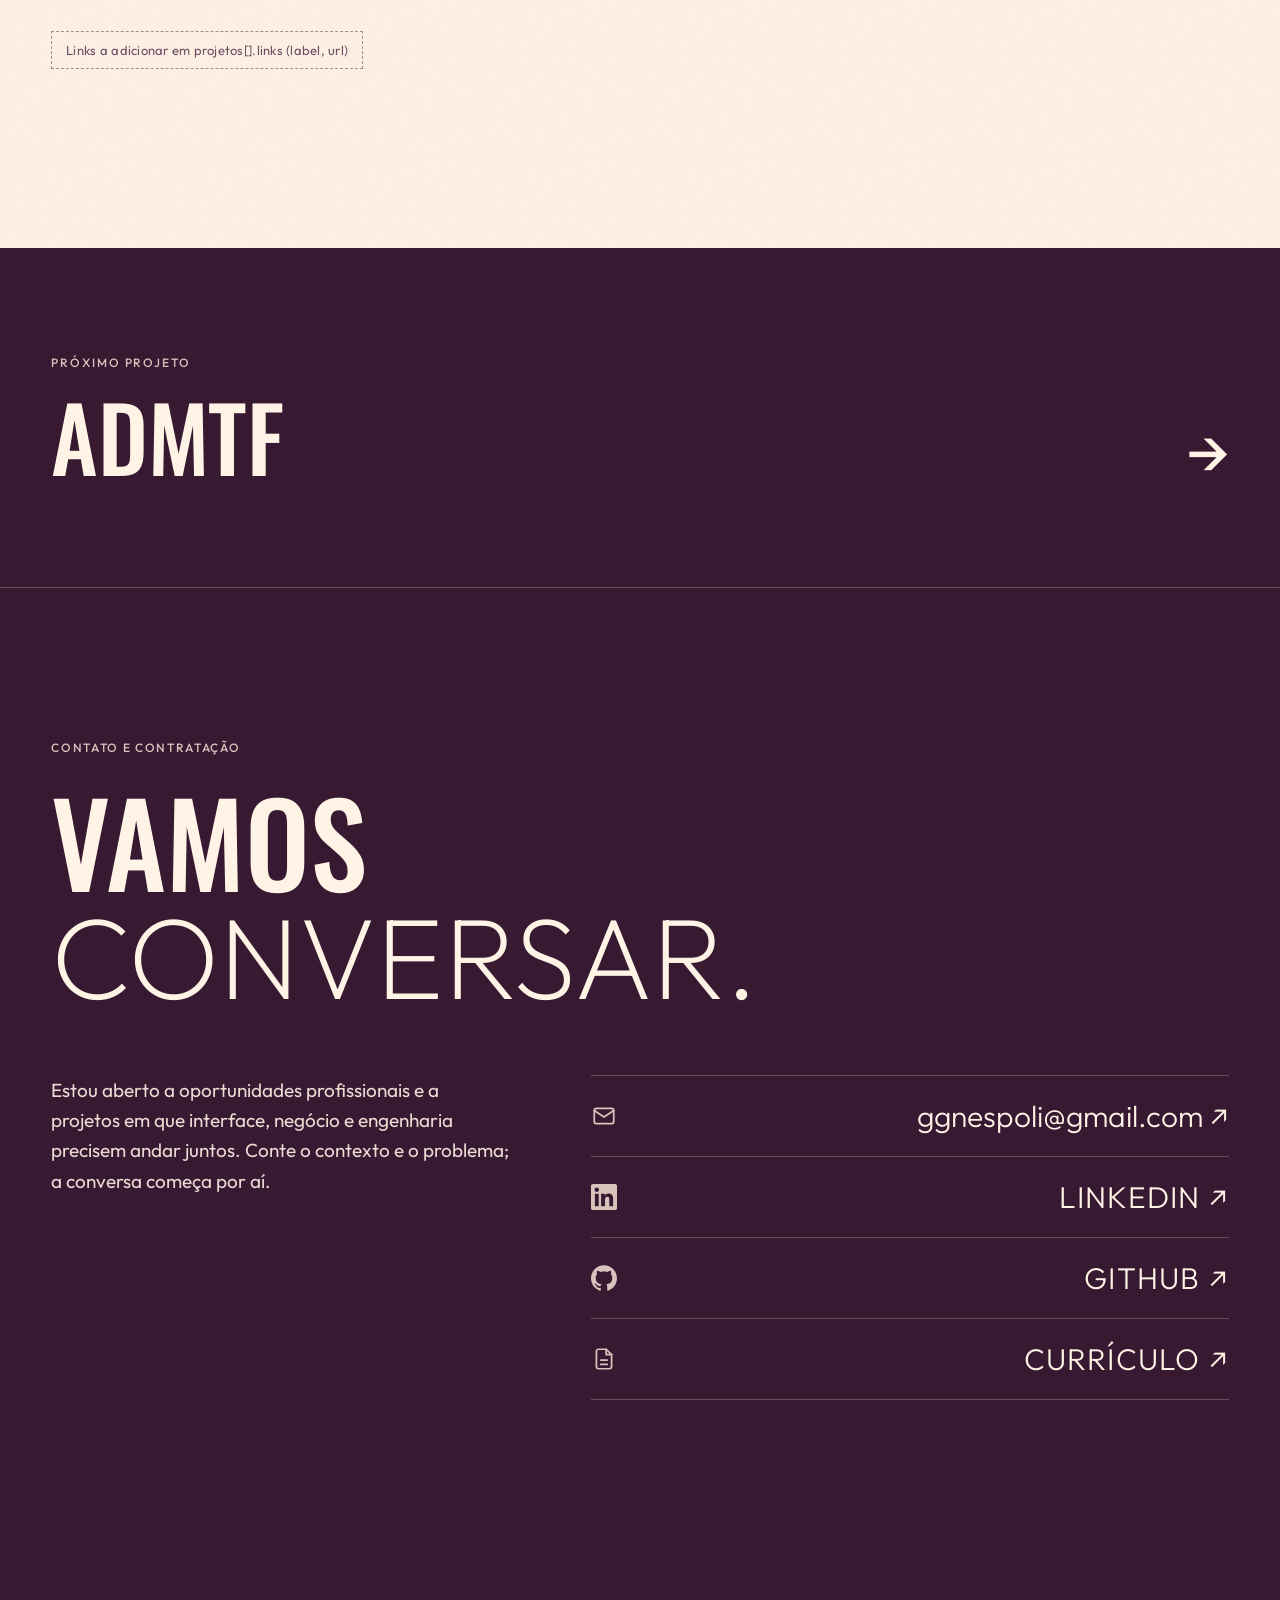
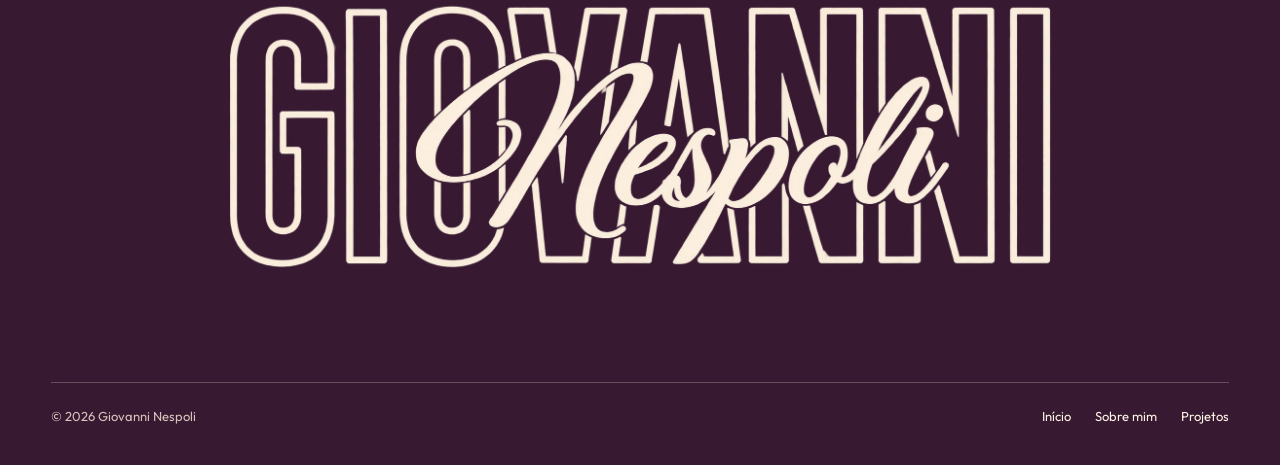
==== commit b062a0a0: "Sobre mim: nova abertura, trajetória por entregas e foto da aula no SENAI - abertura reescrita em to" ====
--- a/projeto.html
+++ b/projeto.html
@@ -4,19 +4,22 @@
 <meta charset="utf-8">
 <meta name="viewport" content="width=device-width, initial-scale=1">
 <title>Estudo de caso — Giovanni Nespoli</title>
+<link rel="preconnect" href="https://fonts.googleapis.com">
+<link rel="preconnect" href="https://fonts.gstatic.com" crossorigin>
 <script src="assets/js/theme.js?v=2"></script>
-<link rel="stylesheet" href="assets/css/tokens.css">
+<link rel="stylesheet" href="https://fonts.googleapis.com/css2?family=Bebas+Neue&family=Great+Vibes&family=Oswald:wght@300..700&family=Outfit:wght@200..600&display=swap">
+<link rel="stylesheet" href="assets/css/tokens.css?v=2">
 <link rel="stylesheet" href="assets/css/base.css">
-<link rel="stylesheet" href="assets/css/components.css?v=3">
-<link rel="stylesheet" href="assets/css/pages.css">
+<link rel="stylesheet" href="assets/css/components.css?v=9">
+<link rel="stylesheet" href="assets/css/pages.css?v=7">
 </head>
 <body data-page="projetos">
 <main id="conteudo">
   <article id="caso"></article>
   <nav class="dark-sec" aria-label="Próximo projeto" id="next"></nav>
 </main>
-<div class="foot-top"><footer id="contato" class="foot"></footer></div>
-<script src="assets/js/site.js?v=4"></script>
+<footer id="contato" class="foot"></footer>
+<script src="assets/js/site.js?v=9"></script>
 <script src="assets/js/projeto.js"></script>
 </body>
 </html>
--- a/assets/css/tokens.css
+++ b/assets/css/tokens.css
@@ -1,5 +1,3 @@
-@import url("https://fonts.googleapis.com/css2?family=Bebas+Neue&family=Great+Vibes&family=Oswald:wght@300..700&family=Outfit:wght@200..600&display=swap");
-
 :root {
   --ink: #371931; --paper: #FFF3E5;
   --ink-rgb: 55,25,49; --paper-rgb: 255,243,229;
--- a/assets/css/components.css
+++ b/assets/css/components.css
@@ -39,6 +39,20 @@
 .curtain span { font: 400 clamp(48px, 8vw, 96px)/1 var(--f-script); color: var(--paper); }
 /* Cópia da cortina fechada, ativa desde o <head> (theme.js) para a página nova não piscar antes do site.js rodar */
 html.pf-curtain::after { content: 'Nespoli'; position: fixed; inset: 0; z-index: 150; background: var(--ink); pointer-events: none; display: flex; align-items: center; justify-content: center; font: 400 clamp(48px, 8vw, 96px)/1 var(--f-script); color: var(--paper); }
+/* Os links internos trocam só o <main> (navegação suave, site.js), sem trocar de documento. As regras abaixo
+   valem para quando há troca real de documento (falha na navegação suave): o navegador segura a página antiga até
+   a nova renderizar (troca seca; mix-blend-mode: normal evita que ele SOME as duas imagens por um quadro) e o
+   fundo do documento fica escuro, que é a cor usada para preencher o vão entre as páginas.
+   pf-leaving = página que sai (site.js), pf-curtain = página que entra (theme.js). */
+@view-transition { navigation: auto; }
+::view-transition-old(root), ::view-transition-new(root) { animation: none; mix-blend-mode: normal; }
+html.pf-leaving, html.pf-curtain { background-color: var(--ink); }
+/* Depois da navegação suave o foco vai para o título da página nova (leitores de tela); sem contorno visual */
+main:focus, main h1:focus { outline: none; }
+/* Texto digitado (text-type.js): cursor fixo enquanto digita, piscando quando para */
+.text-type__cursor { display: inline-block; animation: tt-blink .5s ease-in-out infinite alternate; }
+.is-typing .text-type__cursor { animation: none; }
+@keyframes tt-blink { to { opacity: 0; } }
 @media (max-width: 859px) { .nav__desk { display: none; } .nav__menu-btn { display: block; } }
 @media (min-width: 860px) { .menu { display: none; } }
 
@@ -71,4 +85,4 @@
 
 /* logos têm fundo branco: multiplica sobre o papel */
 .nav__logo img, .foot__logo img { mix-blend-mode: multiply; }
-.foot__logo img { filter: invert(1); mix-blend-mode: screen; }
+.foot__logo img { mix-blend-mode: normal; } /* logo-claro.webp já é creme sobre fundo transparente */
--- a/assets/css/pages.css
+++ b/assets/css/pages.css
@@ -15,10 +15,11 @@
 .about-cols { display: flex; flex-wrap: wrap; gap: 48px clamp(40px, 7vw, 120px); margin-top: clamp(56px, 7vw, 100px); align-items: flex-start; }
 .about-fig { flex: 0 1 400px; margin: 0; position: sticky; top: 100px; align-self: flex-start; }
 .about-fig__box { aspect-ratio: 3/4; position: relative; overflow: hidden; background: var(--tile); }
-.about-fig figcaption { margin-top: 12px; font: 400 12px/1.4 var(--f-body); color: var(--m1); letter-spacing: .06em; }
+.about-fig figcaption { margin-top: 12px; font: 400 13px/1.5 var(--f-body); color: var(--m1); letter-spacing: .02em; text-wrap: pretty; }
 .about-txt { flex: 1 1 440px; max-width: 640px; display: flex; flex-direction: column; gap: 24px; }
 .about-txt .big { font: 400 clamp(24px, 2.4vw, 32px)/1.35 var(--f-display); text-wrap: pretty; }
 .about-txt p:not(.big) { font: 400 17px/1.7 var(--f-body); color: var(--m2); text-wrap: pretty; }
+.about-txt .btn { align-self: flex-start; }
 .habits { padding-top: clamp(80px, 10vw, 140px); padding-bottom: clamp(80px, 10vw, 140px); }
 .habits h2 { font: 500 clamp(40px, 5.4vw, 80px)/1.02 var(--f-display); text-transform: uppercase; max-width: 900px; margin-top: 24px; }
 .habits__grid { display: grid; grid-template-columns: repeat(auto-fit, minmax(min(100%, 240px), 1fr)); gap: 40px; margin-top: clamp(48px, 6vw, 88px); }
@@ -45,10 +46,14 @@
 .tl__item h3 { margin-top: 16px; font: 500 clamp(32px, 3.4vw, 48px)/1.05 var(--f-display); text-transform: uppercase; }
 .tl__item h3 .tbd-t { font-family: var(--f-body); font-weight: 200; color: var(--m1); }
 .tl__role { margin-top: 8px; font: 300 19px/1.4 var(--f-body); color: var(--m2); }
-.tl__desc { margin-top: 18px; max-width: 600px; font: 400 17px/1.65 var(--f-body); text-wrap: pretty; }
-.tl__hl { margin-top: 14px; display: flex; flex-direction: column; gap: 8px; max-width: 600px; }
-.tl__hl li { display: flex; gap: 12px; font: 400 16px/1.6 var(--f-body); color: var(--m2); }
-.tl__stack { margin-top: 18px; font: 400 13px/1.6 var(--f-body); color: var(--m1); }
+.tl__ctx { margin-top: 18px; max-width: 600px; font: 400 17px/1.65 var(--f-body); color: var(--m2); text-wrap: pretty; }
+/* entregas: reusa a lista .rows da Formação, um pouco menor para não competir com o nome da empresa */
+.tl__lbl { margin-top: 28px; }
+.rows.tl__wins { margin-top: 12px; max-width: 640px; border-top-color: rgba(var(--ink-rgb), .45); }
+.rows.tl__wins li { padding: 16px 0; gap: 6px; }
+.rows.tl__wins .row-t { font-size: 20px; }
+.tl__case { align-self: flex-start; margin-top: 2px; font: 500 13px/1.4 var(--f-body); letter-spacing: .04em; }
+.tl__stack { margin-top: 10px; font: 400 13px/1.6 var(--f-body); color: var(--m1); }
 .study { border-top: 1px solid rgba(var(--ink-rgb), .2); }
 .study__in { padding-top: clamp(80px, 10vw, 140px); padding-bottom: clamp(80px, 10vw, 140px); }
 .study__in .eyebrow { display: block; margin-bottom: 24px; }
@@ -61,6 +66,7 @@
 .rows .row-t { font: 400 24px/1.25 var(--f-display); }
 .rows .row-n { font: 400 15px/1.6 var(--f-body); color: var(--m2); }
 .rows .badge { font: 500 11px/1 var(--f-body); letter-spacing: .12em; text-transform: uppercase; border: 1px solid var(--ink); padding: 6px 10px; }
+.rows .badge--next { border-style: dashed; }
 .rows .empty { font: 400 13px/1.6 var(--f-body); color: var(--m1); }
 .skills { padding-bottom: clamp(100px, 12vw, 170px); }
 .skills__head { display: flex; justify-content: space-between; align-items: flex-end; flex-wrap: wrap; gap: 24px; padding-bottom: 28px; border-bottom: 1px solid var(--ink); }
@@ -134,7 +140,8 @@
 .next__t { font: 500 clamp(44px, 7vw, 112px)/1 var(--f-display); text-transform: uppercase; }
 .next__arr { font: 400 clamp(40px, 5vw, 72px)/1 var(--f-body); transition: transform .3s var(--ease); }
 .next:hover .next__arr { transform: translateX(10px); }
-.foot-top { border-top: 1px solid rgba(var(--paper-rgb), .24); }
+/* linha entre o "próximo projeto" e o rodapé (ambos escuros); fica dentro do <main> para valer na navegação suave */
+#next { border-bottom: 1px solid rgba(var(--paper-rgb), .24); }
 .gal__item:hover .proj__more span { transform: translateX(6px); }
 .gal__body .proj__more { margin-top: 12px; }
 .proj__more { display: inline-flex; align-items: center; gap: 12px; align-self: flex-start; min-height: 44px; font: 500 15px var(--f-body); text-decoration: none; border-bottom: 1px solid var(--ink); }
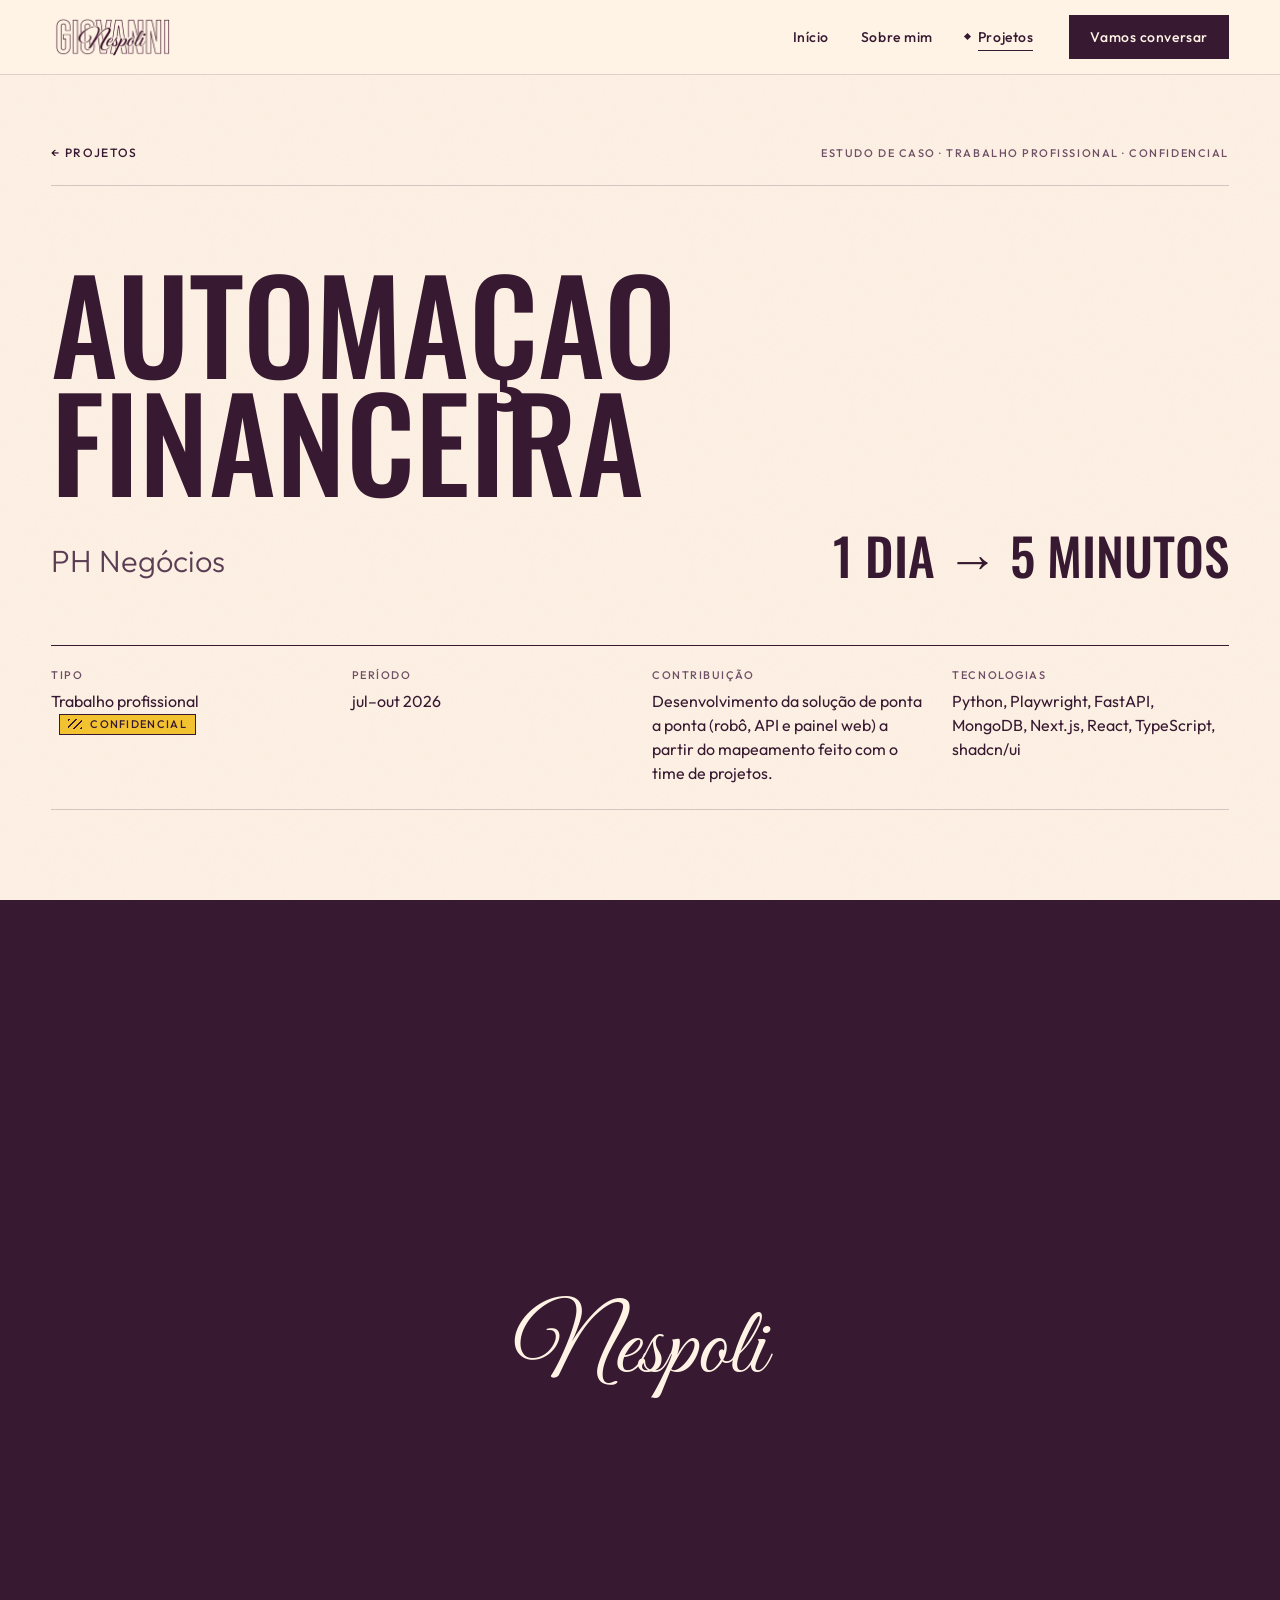
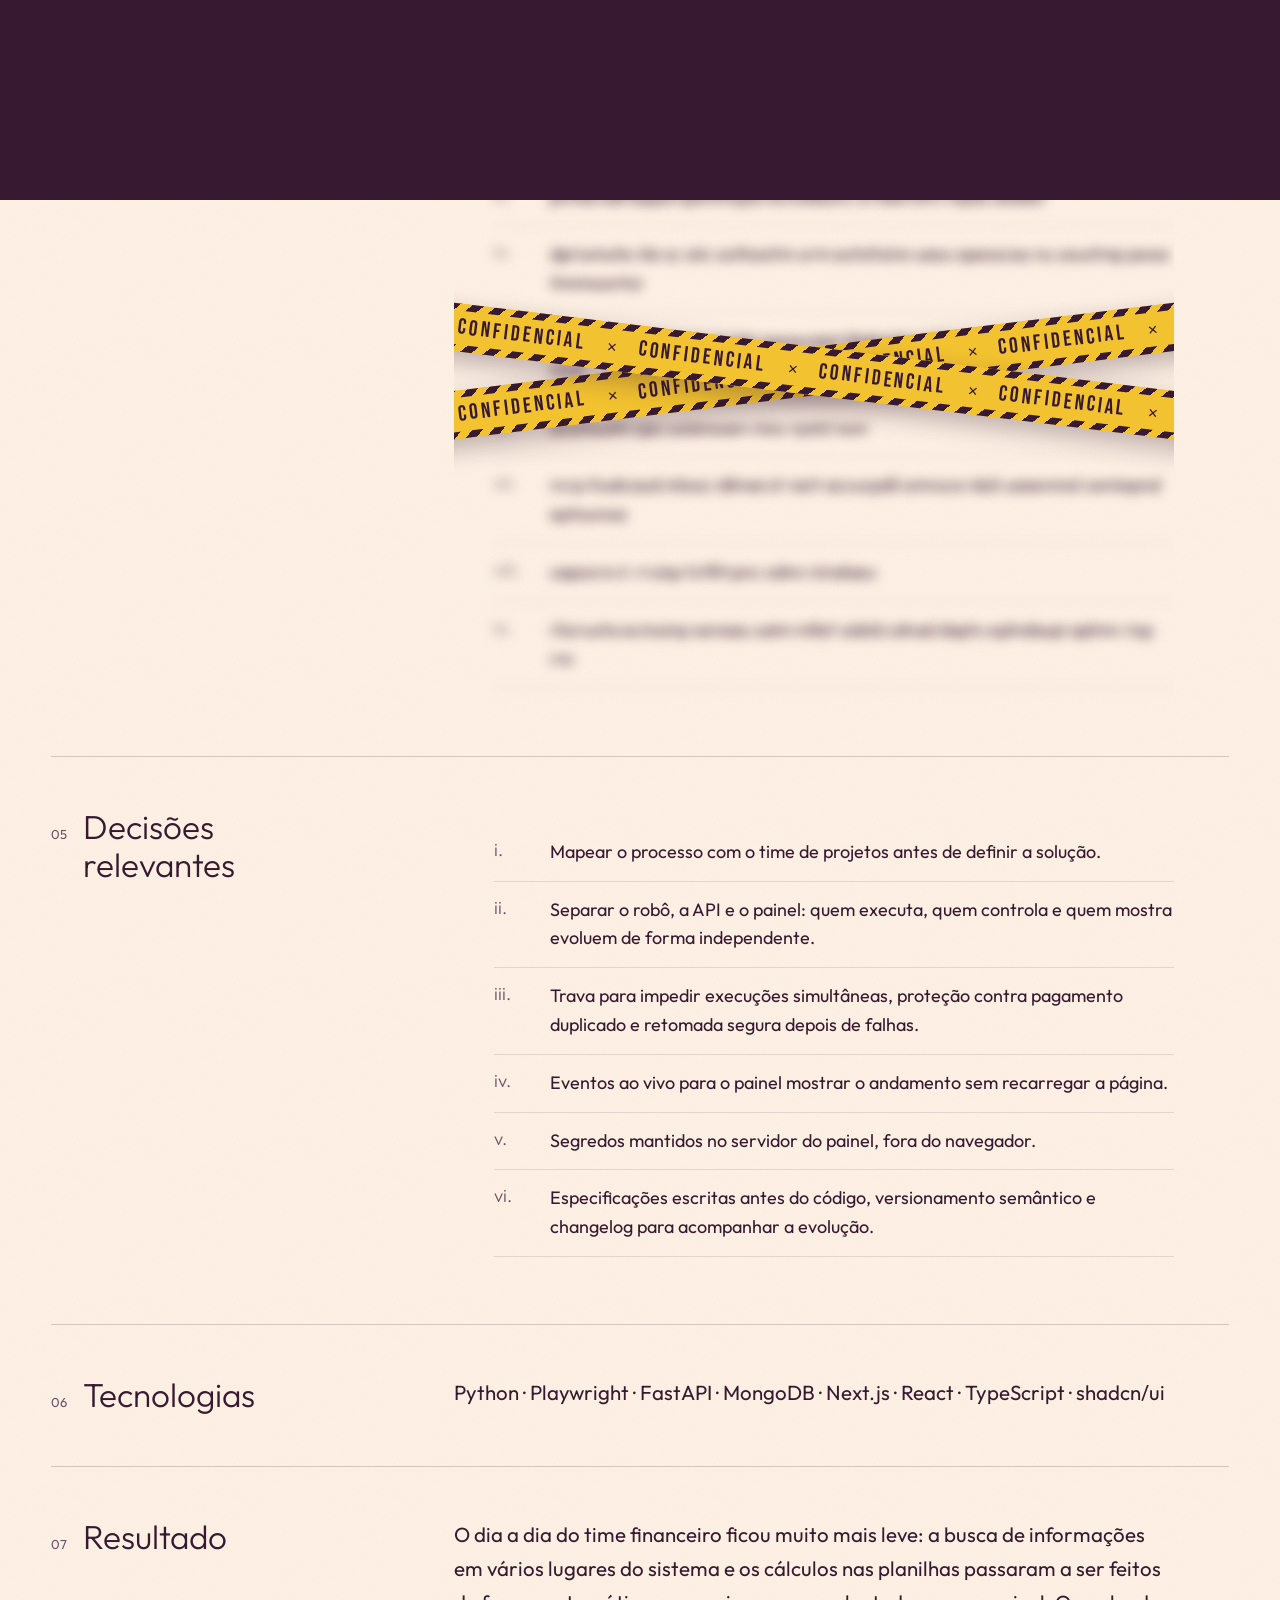
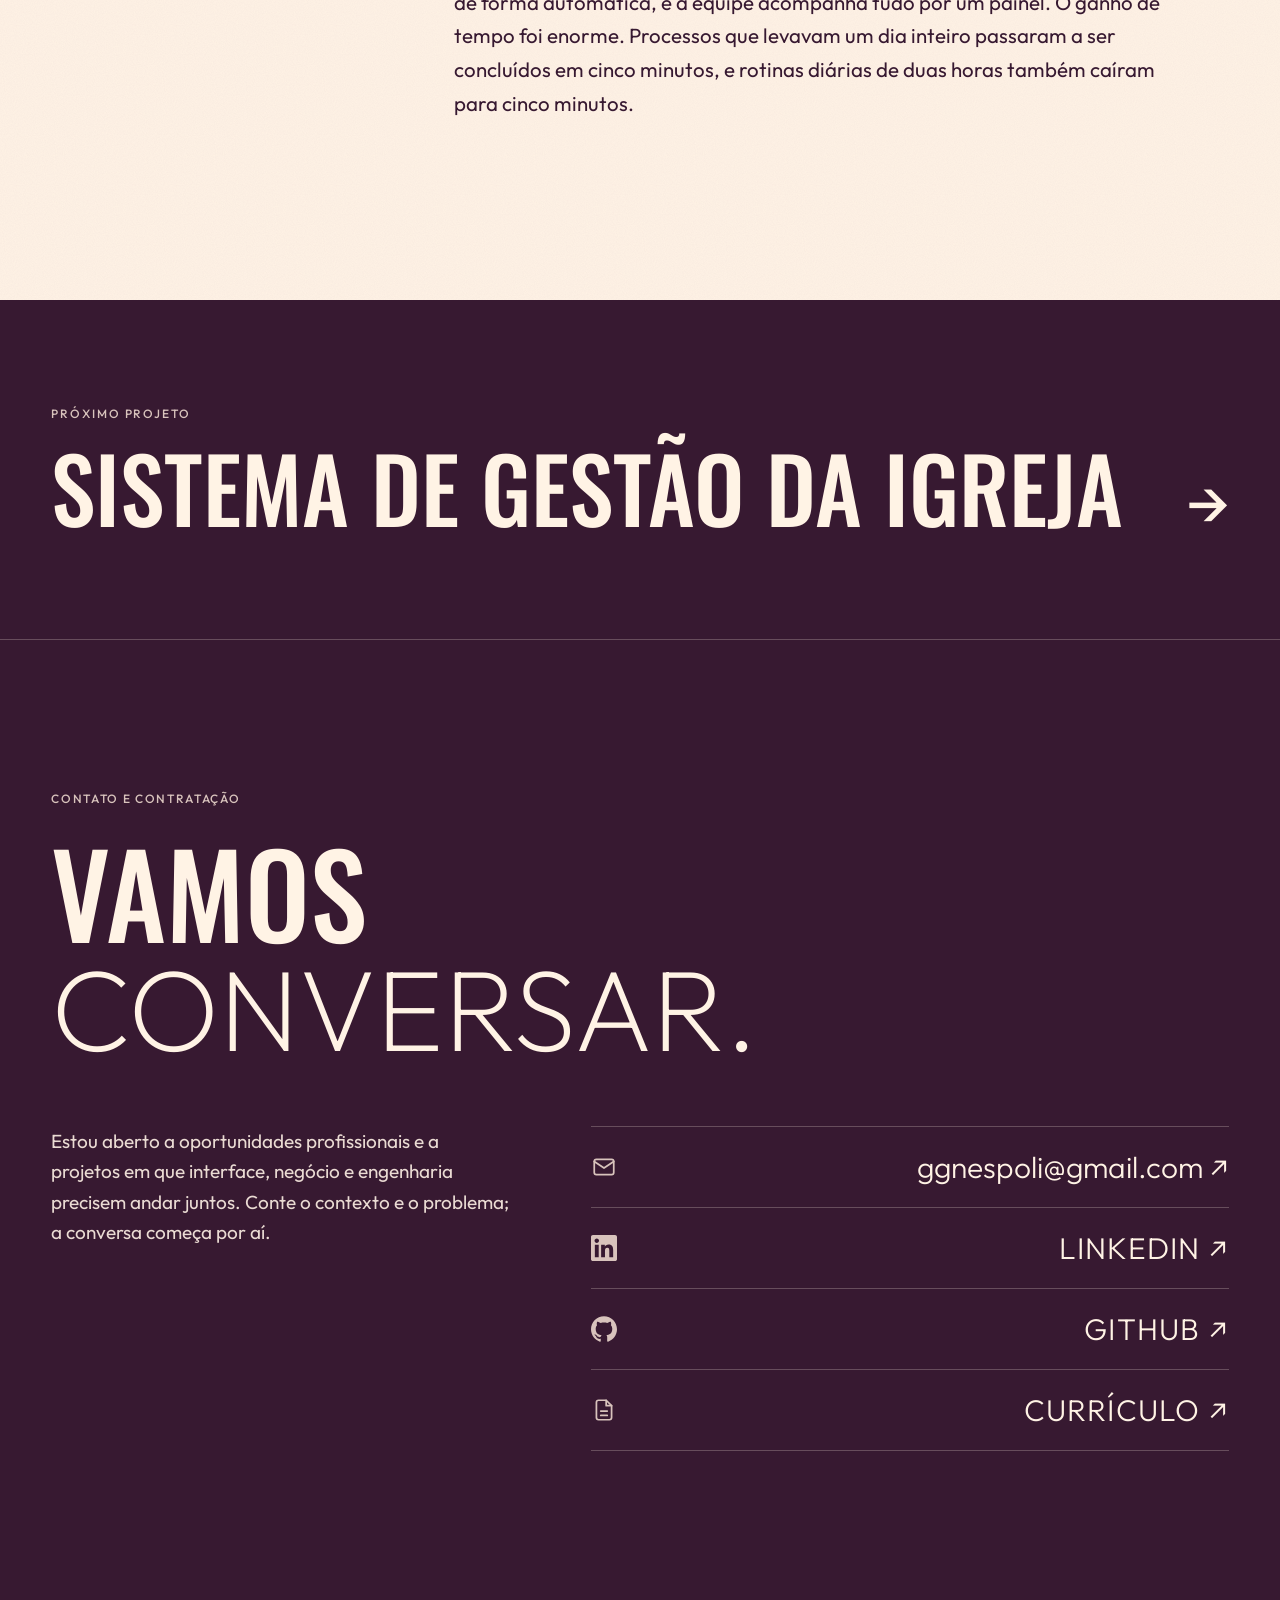
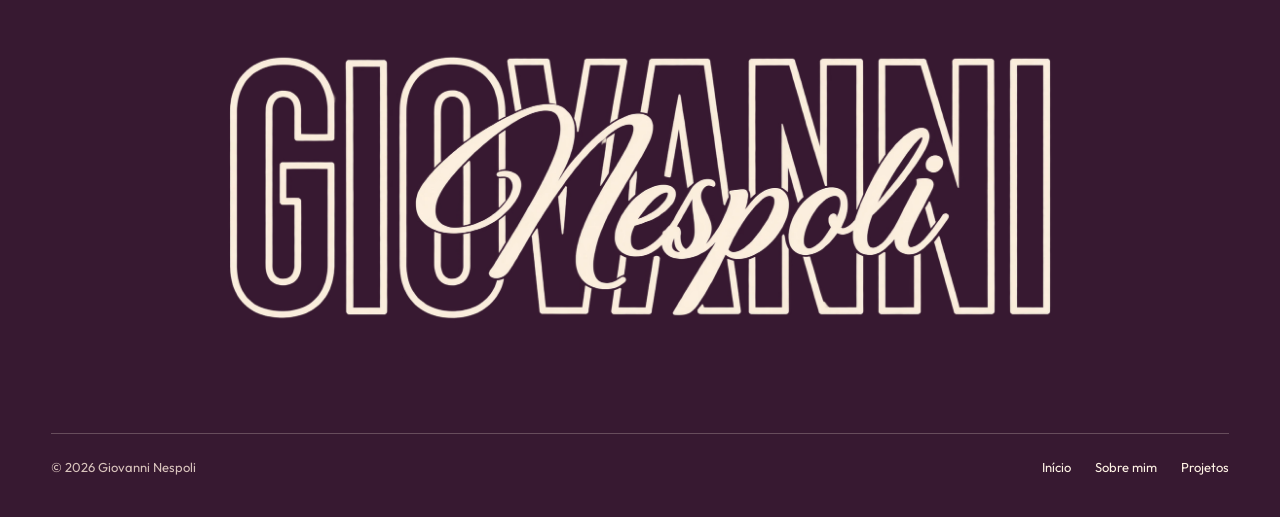
==== commit 6da8649a: "Projetos: faixas de bloqueio, galeria em grade, imagens ligadas à rolagem e sigilo nos casos - Faixa" ====
--- a/projeto.html
+++ b/projeto.html
@@ -8,10 +8,10 @@
 <link rel="preconnect" href="https://fonts.gstatic.com" crossorigin>
 <script src="assets/js/theme.js?v=2"></script>
 <link rel="stylesheet" href="https://fonts.googleapis.com/css2?family=Bebas+Neue&family=Great+Vibes&family=Oswald:wght@300..700&family=Outfit:wght@200..600&display=swap">
-<link rel="stylesheet" href="assets/css/tokens.css?v=2">
+<link rel="stylesheet" href="assets/css/tokens.css?v=3">
 <link rel="stylesheet" href="assets/css/base.css">
-<link rel="stylesheet" href="assets/css/components.css?v=9">
-<link rel="stylesheet" href="assets/css/pages.css?v=7">
+<link rel="stylesheet" href="assets/css/components.css?v=10">
+<link rel="stylesheet" href="assets/css/pages.css?v=15">
 </head>
 <body data-page="projetos">
 <main id="conteudo">
@@ -19,7 +19,7 @@
   <nav class="dark-sec" aria-label="Próximo projeto" id="next"></nav>
 </main>
 <footer id="contato" class="foot"></footer>
-<script src="assets/js/site.js?v=9"></script>
-<script src="assets/js/projeto.js"></script>
+<script src="assets/js/site.js?v=11"></script>
+<script src="assets/js/projeto.js?v=6"></script>
 </body>
 </html>
--- a/assets/css/tokens.css
+++ b/assets/css/tokens.css
@@ -1,7 +1,7 @@
 :root {
   --ink: #371931; --paper: #FFF3E5;
   --ink-rgb: 55,25,49; --paper-rgb: 255,243,229;
-  --m1: #6E4F66; --m2: #5A3D53; --m1i: #D8C3BC; --m2i: #EADBD3; --tile: #EFE0D0;
+  --m1: #6E4F66; --m2: #5A3D53; --m1i: #D8C3BC; --m2i: #EADBD3; --tile: #EFE0D0; --tape: #F2C230;
   --ease: cubic-bezier(.22,.61,.36,1); --ease-io: cubic-bezier(.76,0,.24,1);
   --gutter: clamp(20px, 4vw, 56px); --max: 1440px; --nav-h: 75px;
   --f-body: 'Outfit', sans-serif; --f-display: 'Oswald', sans-serif;
--- a/assets/css/components.css
+++ b/assets/css/components.css
@@ -61,6 +61,31 @@
 .img-slot img { width: 100%; height: 100%; object-fit: cover; display: block; }
 .img-slot.is-empty { display: flex; align-items: center; justify-content: center; text-align: center; padding: 20px; border: 1px dashed rgba(var(--ink-rgb), .45); color: var(--m1); font: 400 13px/1.4 var(--f-body); background: rgba(var(--ink-rgb), .04); }
 
+/* ---------- Faixa de bloqueio (PF.tape em site.js) ----------
+   Amarela com bordas listradas no ink; o texto corre devagar. Larga o bastante (left/right negativos) para
+   cruzar a caixa inclinada sem mostrar as pontas; a caixa-mãe corta com overflow: hidden. */
+.tape { --edge: clamp(5px, .55vw, 8px); position: absolute; left: -25%; right: -25%; top: 50%; z-index: 2; pointer-events: none; overflow: hidden;
+  padding: calc(var(--edge) + 6px) 0; color: var(--ink); box-shadow: 0 10px 24px rgba(var(--ink-rgb), .3);
+  background:
+    repeating-linear-gradient(-45deg, var(--ink) 0 8px, var(--tape) 8px 16px) top / 100% var(--edge) no-repeat,
+    repeating-linear-gradient(-45deg, var(--ink) 0 8px, var(--tape) 8px 16px) bottom / 100% var(--edge) no-repeat,
+    var(--tape); }
+.tape__track { display: flex; width: max-content; align-items: center; animation: tape-run 40s linear infinite; }
+.tape__track span { font: 400 clamp(18px, 1.7vw, 26px)/1 var(--f-bebas); letter-spacing: .14em; white-space: nowrap; }
+.tape__track i { font: 400 clamp(12px, 1vw, 15px)/1 var(--f-body); font-style: normal; margin: 0 clamp(14px, 1.6vw, 24px); }
+.tape--a { transform: translateY(-50%) rotate(-7deg); }
+.tape--b { transform: translateY(-50%) rotate(7deg); }
+.tape--b .tape__track { animation-direction: reverse; }
+.tape--low { top: auto; bottom: 14%; transform: rotate(-3deg); }
+.tape--flat { position: relative; left: 0; right: 0; top: 0; box-shadow: none; }
+@keyframes tape-run { to { transform: translateX(-50%); } }
+@media (prefers-reduced-motion: reduce) { .tape__track { animation: none; } }
+/* Painel no lugar da imagem de um projeto confidencial: textura de código (a mesma do GIOVANNI) + duas faixas em X */
+.lock { position: absolute; inset: 0; overflow: hidden; background: var(--ink); }
+.lock::before { content: ""; position: absolute; inset: -10%; background: url(../img/code-texture.svg) center / cover no-repeat; opacity: .5; }
+.lock .tape--a { top: 42%; }
+.lock .tape--b { top: 60%; }
+
 /* ---------- Footer / Contato ---------- */
 .foot { background: var(--ink); color: var(--paper); position: relative; overflow: hidden; }
 .foot__in { max-width: var(--max); margin: 0 auto; padding: clamp(80px, 12vw, 160px) var(--gutter) 40px; }
--- a/assets/css/pages.css
+++ b/assets/css/pages.css
@@ -9,24 +9,17 @@
 .ph-chip { border: 1px dashed rgba(var(--ink-rgb), .45); padding: 4px 9px; font: 400 13px var(--f-body); text-transform: none; letter-spacing: .02em; }
 
 /* ---------- Sobre ---------- */
-.about-open { padding-top: clamp(28px, 5vw, 64px); padding-bottom: clamp(80px, 10vw, 140px); }
+.about-open { padding-top: clamp(28px, 5vw, 64px); padding-bottom: 0; }
 .about-open h1 { margin-top: clamp(40px, 6vw, 88px); }
 .about-open h1 .light { padding-left: clamp(0px, 12vw, 220px); }
 .about-cols { display: flex; flex-wrap: wrap; gap: 48px clamp(40px, 7vw, 120px); margin-top: clamp(56px, 7vw, 100px); align-items: flex-start; }
-.about-fig { flex: 0 1 400px; margin: 0; position: sticky; top: 100px; align-self: flex-start; }
+.about-fig { flex: 0 1 400px; margin: 0; position: sticky; top: 100px; align-self: flex-start; will-change: transform; }
 .about-fig__box { aspect-ratio: 3/4; position: relative; overflow: hidden; background: var(--tile); }
 .about-fig figcaption { margin-top: 12px; font: 400 13px/1.5 var(--f-body); color: var(--m1); letter-spacing: .02em; text-wrap: pretty; }
 .about-txt { flex: 1 1 440px; max-width: 640px; display: flex; flex-direction: column; gap: 24px; }
 .about-txt .big { font: 400 clamp(24px, 2.4vw, 32px)/1.35 var(--f-display); text-wrap: pretty; }
 .about-txt p:not(.big) { font: 400 17px/1.7 var(--f-body); color: var(--m2); text-wrap: pretty; }
 .about-txt .btn { align-self: flex-start; }
-.habits { padding-top: clamp(80px, 10vw, 140px); padding-bottom: clamp(80px, 10vw, 140px); }
-.habits h2 { font: 500 clamp(40px, 5.4vw, 80px)/1.02 var(--f-display); text-transform: uppercase; max-width: 900px; margin-top: 24px; }
-.habits__grid { display: grid; grid-template-columns: repeat(auto-fit, minmax(min(100%, 240px), 1fr)); gap: 40px; margin-top: clamp(48px, 6vw, 88px); }
-.habit { border-top: 1px solid rgba(var(--paper-rgb), .4); padding-top: 20px; }
-.habit span { font: 300 22px var(--f-body); color: var(--m1i); }
-.habit h3 { margin: 14px 0 10px; font: 400 26px/1.2 var(--f-display); }
-.habit p { font: 400 16px/1.6 var(--f-body); color: var(--m2i); }
 .tl-sec { padding-top: clamp(80px, 11vw, 150px); padding-bottom: clamp(80px, 11vw, 150px); display: flex; flex-wrap: wrap; gap: 40px clamp(40px, 8vw, 140px); }
 .tl-side { flex: 1 1 280px; max-width: 380px; }
 .tl-side > div { position: sticky; top: 120px; }
@@ -54,7 +47,13 @@
 .rows.tl__wins .row-t { font-size: 20px; }
 .tl__case { align-self: flex-start; margin-top: 2px; font: 500 13px/1.4 var(--f-body); letter-spacing: .04em; }
 .tl__stack { margin-top: 10px; font: 400 13px/1.6 var(--f-body); color: var(--m1); }
-.study { border-top: 1px solid rgba(var(--ink-rgb), .2); }
+.study { background: var(--ink); color: var(--paper); }
+.study .eyebrow { color: var(--m1i); }
+.study .rows { border-top-color: var(--paper); }
+.study .rows li { border-bottom-color: rgba(var(--paper-rgb), .2); }
+.study .rows .row-n, .study .rows .empty { color: var(--m2i); }
+.study .rows .badge { border-color: var(--paper); }
+.study .ph-chip { border-color: rgba(var(--paper-rgb), .45); }
 .study__in { padding-top: clamp(80px, 10vw, 140px); padding-bottom: clamp(80px, 10vw, 140px); }
 .study__in .eyebrow { display: block; margin-bottom: 24px; }
 .study__grid { display: grid; grid-template-columns: repeat(auto-fit, minmax(min(100%, 360px), 1fr)); gap: 56px clamp(40px, 6vw, 96px); margin-top: clamp(48px, 6vw, 80px); }
@@ -68,7 +67,7 @@
 .rows .badge { font: 500 11px/1 var(--f-body); letter-spacing: .12em; text-transform: uppercase; border: 1px solid var(--ink); padding: 6px 10px; }
 .rows .badge--next { border-style: dashed; }
 .rows .empty { font: 400 13px/1.6 var(--f-body); color: var(--m1); }
-.skills { padding-bottom: clamp(100px, 12vw, 170px); }
+.skills { padding-top: clamp(80px, 10vw, 140px); padding-bottom: clamp(100px, 12vw, 170px); }
 .skills__head { display: flex; justify-content: space-between; align-items: flex-end; flex-wrap: wrap; gap: 24px; padding-bottom: 28px; border-bottom: 1px solid var(--ink); }
 .skills__head p { font: 400 15px/1.6 var(--f-body); color: var(--m2); max-width: 360px; }
 .skills__grid { display: grid; grid-template-columns: repeat(auto-fit, minmax(min(100%, 220px), 1fr)); }
@@ -103,6 +102,28 @@
 .gal__hl { font: 400 32px/1.1 var(--f-display); letter-spacing: -.01em; }
 .gal__res { font: 400 16px/1.65 var(--f-body); color: var(--m2); text-wrap: pretty; }
 .gal__stack { font: 400 13px/1.7 var(--f-body); color: var(--m1); }
+.gal__tags { display: flex; flex-wrap: wrap; gap: 6px; }
+/* selo de status: amarelo da faixa com um pedaço listrado na frente */
+.tag--tape { display: inline-flex; align-items: center; gap: 8px; background: var(--tape); color: var(--ink); }
+.tag--tape::before { content: ""; width: 14px; height: 10px; background: repeating-linear-gradient(-45deg, var(--ink) 0 2px, transparent 2px 5px); }
+/* grade compacta: projetos fora dos destaques */
+.pj-more { border-top: 1px solid var(--ink); padding-top: clamp(28px, 3vw, 40px); }
+.pj-more__head { display: flex; justify-content: space-between; align-items: baseline; flex-wrap: wrap; gap: 12px; margin-bottom: clamp(28px, 3vw, 40px); }
+.pj-more__head h2 { font: 500 clamp(32px, 3.4vw, 52px)/1 var(--f-display); text-transform: uppercase; }
+.pj-grid { display: grid; grid-template-columns: repeat(auto-fill, minmax(min(100%, 360px), 1fr)); gap: clamp(48px, 5vw, 72px) clamp(24px, 2.4vw, 36px); }
+.pj-card { display: flex; flex-direction: column; gap: 10px; text-decoration: none; color: var(--ink); }
+.pj-card:hover { color: var(--ink); }
+.pj-card__box { aspect-ratio: 3/2; position: relative; overflow: hidden; background: var(--tile); margin-bottom: 8px; }
+.pj-card__box .zoom { position: absolute; inset: 0; transition: transform .3s var(--ease); }
+.pj-card:hover .zoom { transform: scale(1.035); }
+.pj-card__top { display: flex; flex-direction: column; gap: 10px; font: 500 11px/1 var(--f-body); letter-spacing: .14em; text-transform: uppercase; color: var(--m1); }
+.pj-card__top .tag { padding: 5px 8px; }
+.pj-card__t { margin-top: 4px; font: 500 clamp(26px, 2.2vw, 34px)/1.05 var(--f-display); text-transform: uppercase; }
+.pj-card__cli { font: 300 17px/1.35 var(--f-body); color: var(--m2); }
+.pj-card__res { font: 400 15px/1.6 var(--f-body); color: var(--m2); text-wrap: pretty; }
+.pj-card .proj__more { margin-top: 6px; }
+.pj-card:hover .proj__more span { transform: translateX(6px); }
+.pj-card .tape__track span { font-size: 18px; }
 
 /* ---------- Estudo de caso ---------- */
 .case-head { padding-top: clamp(28px, 5vw, 64px); }
@@ -117,6 +138,7 @@
 .facts dd { margin: 8px 0 0; font: 400 16px/1.5 var(--f-body); }
 .case-hero { padding-top: clamp(40px, 5vw, 72px); padding-bottom: clamp(40px, 5vw, 72px); }
 .case-hero__box { aspect-ratio: 16/8; position: relative; overflow: hidden; background: var(--tile); }
+.case-hero__box .img-slot img { object-position: var(--pos, 50% 50%); }
 .case-body { padding-top: clamp(40px, 6vw, 80px); padding-bottom: clamp(80px, 10vw, 140px); display: flex; flex-direction: column; }
 .blk { display: flex; flex-wrap: wrap; gap: 16px clamp(40px, 8vw, 140px); padding: clamp(36px, 4vw, 56px) 0; border-top: 1px solid rgba(var(--ink-rgb), .2); }
 .blk__h { flex: 0 1 300px; display: flex; gap: 16px; align-items: baseline; }
@@ -129,7 +151,15 @@
 .blk__b li span:first-child { font: 300 18px var(--f-body); color: var(--m1); }
 .blk--media .blk__h { margin-bottom: 12px; flex-basis: 100%; }
 .media-grid { display: grid; grid-template-columns: repeat(auto-fit, minmax(min(100%, 340px), 1fr)); gap: clamp(16px, 2vw, 28px); width: 100%; }
-.media-grid > div { aspect-ratio: 4/3; position: relative; overflow: hidden; background: var(--tile); }
+.media-grid figure { margin: 0; }
+.media-grid__box { aspect-ratio: 4/3; position: relative; overflow: hidden; background: var(--tile); }
+.media-grid figcaption { margin-top: 10px; font: 400 13px/1.5 var(--f-body); color: var(--m1); letter-spacing: .02em; }
+.case-lock { width: 100%; max-width: 720px; padding: 18px 20px; border: 1px dashed rgba(var(--ink-rgb), .45); font: 400 16px/1.6 var(--f-body); color: var(--m2); }
+/* Lista sob sigilo (projetos[].sigilo): linhas de enchimento desfocadas sob duas faixas em X (as pontas são cortadas) */
+.sigilo { position: relative; overflow: hidden; }
+.sigilo ol { filter: blur(6px); user-select: none; }
+@media (max-width: 599px) { .sigilo .tape--a { transform: translateY(-50%) rotate(-12deg); } .sigilo .tape--b { transform: translateY(-50%) rotate(12deg); } }
+.facts .tag--tape { margin-left: 8px; padding: 4px 8px; font: 500 11px/1 var(--f-body); letter-spacing: .12em; text-transform: uppercase; vertical-align: 2px; }
 .case-links { display: flex; flex-wrap: wrap; gap: 12px; margin-top: 28px; width: 100%; }
 .case-links a { display: inline-flex; align-items: center; min-height: 44px; padding: 0 20px; border: 1px solid var(--ink); text-decoration: none; font: 500 14px var(--f-body); }
 .case-links .ph-chip { padding: 10px 14px; color: var(--m1); }
@@ -146,3 +176,19 @@
 .gal__body .proj__more { margin-top: 12px; }
 .proj__more { display: inline-flex; align-items: center; gap: 12px; align-self: flex-start; min-height: 44px; font: 500 15px var(--f-body); text-decoration: none; border-bottom: 1px solid var(--ink); }
 .proj__more span { display: inline-block; transition: transform .25s var(--ease); }
+
+/* ---------- Entrada das imagens ligada à rolagem (só CSS) ----------
+   Sem JS e sem IntersectionObserver: o progresso da máscara acompanha a posição da caixa na tela (view timeline),
+   então a imagem está inteira quando ~60% dela entrou, e rolar para trás fecha de novo. A imagem é visível por
+   padrão: sem suporte a animation-timeline, ou com movimento reduzido, nada é escondido. */
+@supports (animation-timeline: view()) {
+  @media (prefers-reduced-motion: no-preference) {
+    @keyframes wipe-l { from { clip-path: inset(0 100% 0 0); } to { clip-path: inset(0); } }
+    @keyframes wipe-r { from { clip-path: inset(0 0 0 100%); } to { clip-path: inset(0); } }
+    @keyframes card-in { from { opacity: 0; transform: translateY(18px); } to { opacity: 1; transform: none; } }
+    /* animation-timeline e animation-range vêm depois do shorthand, que os redefine */
+    .gal__box, .case-hero__box, .media-grid__box { animation: wipe-l linear both; animation-timeline: view(); animation-range: entry 0% entry 60%; }
+    .gal__item.rev .gal__box, .media-grid figure:nth-child(even) .media-grid__box { animation-name: wipe-r; }
+    .pj-card { animation: card-in linear both; animation-timeline: view(); animation-range: entry 0% entry 45%; }
+  }
+}
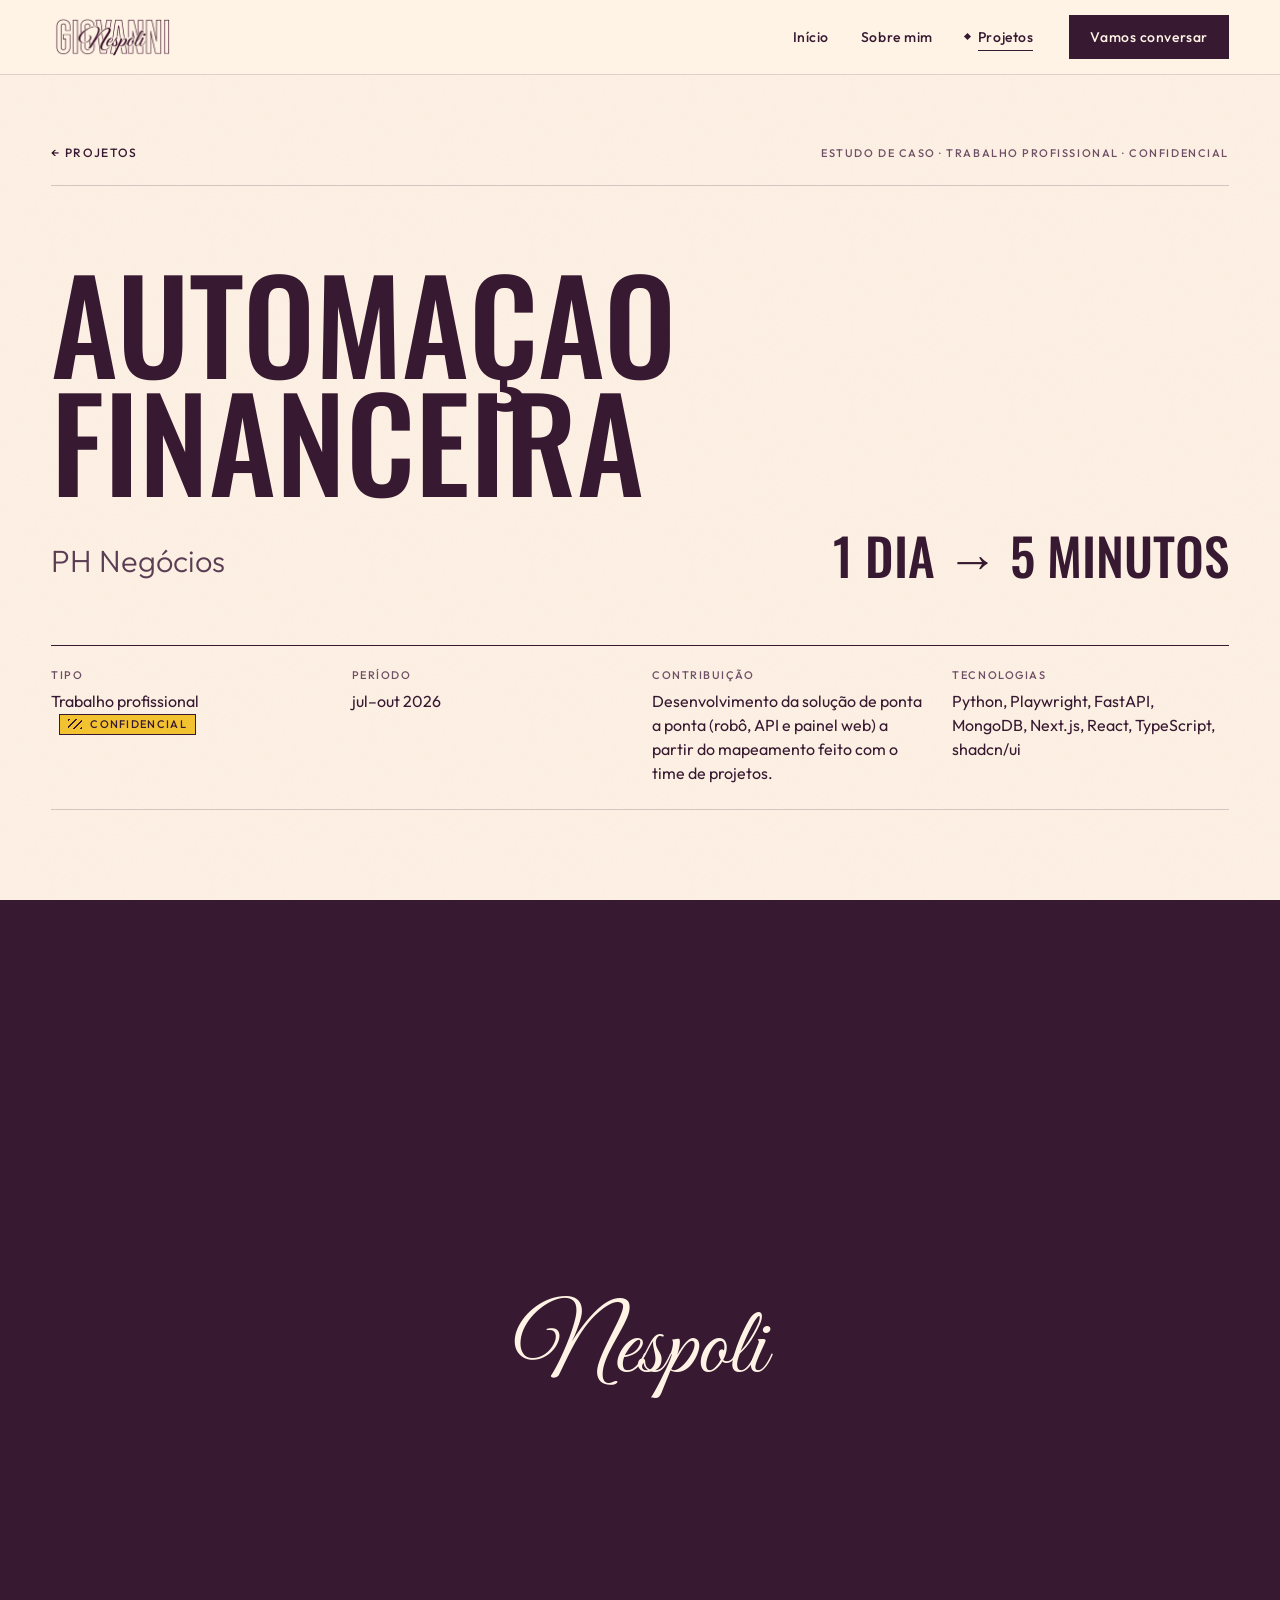
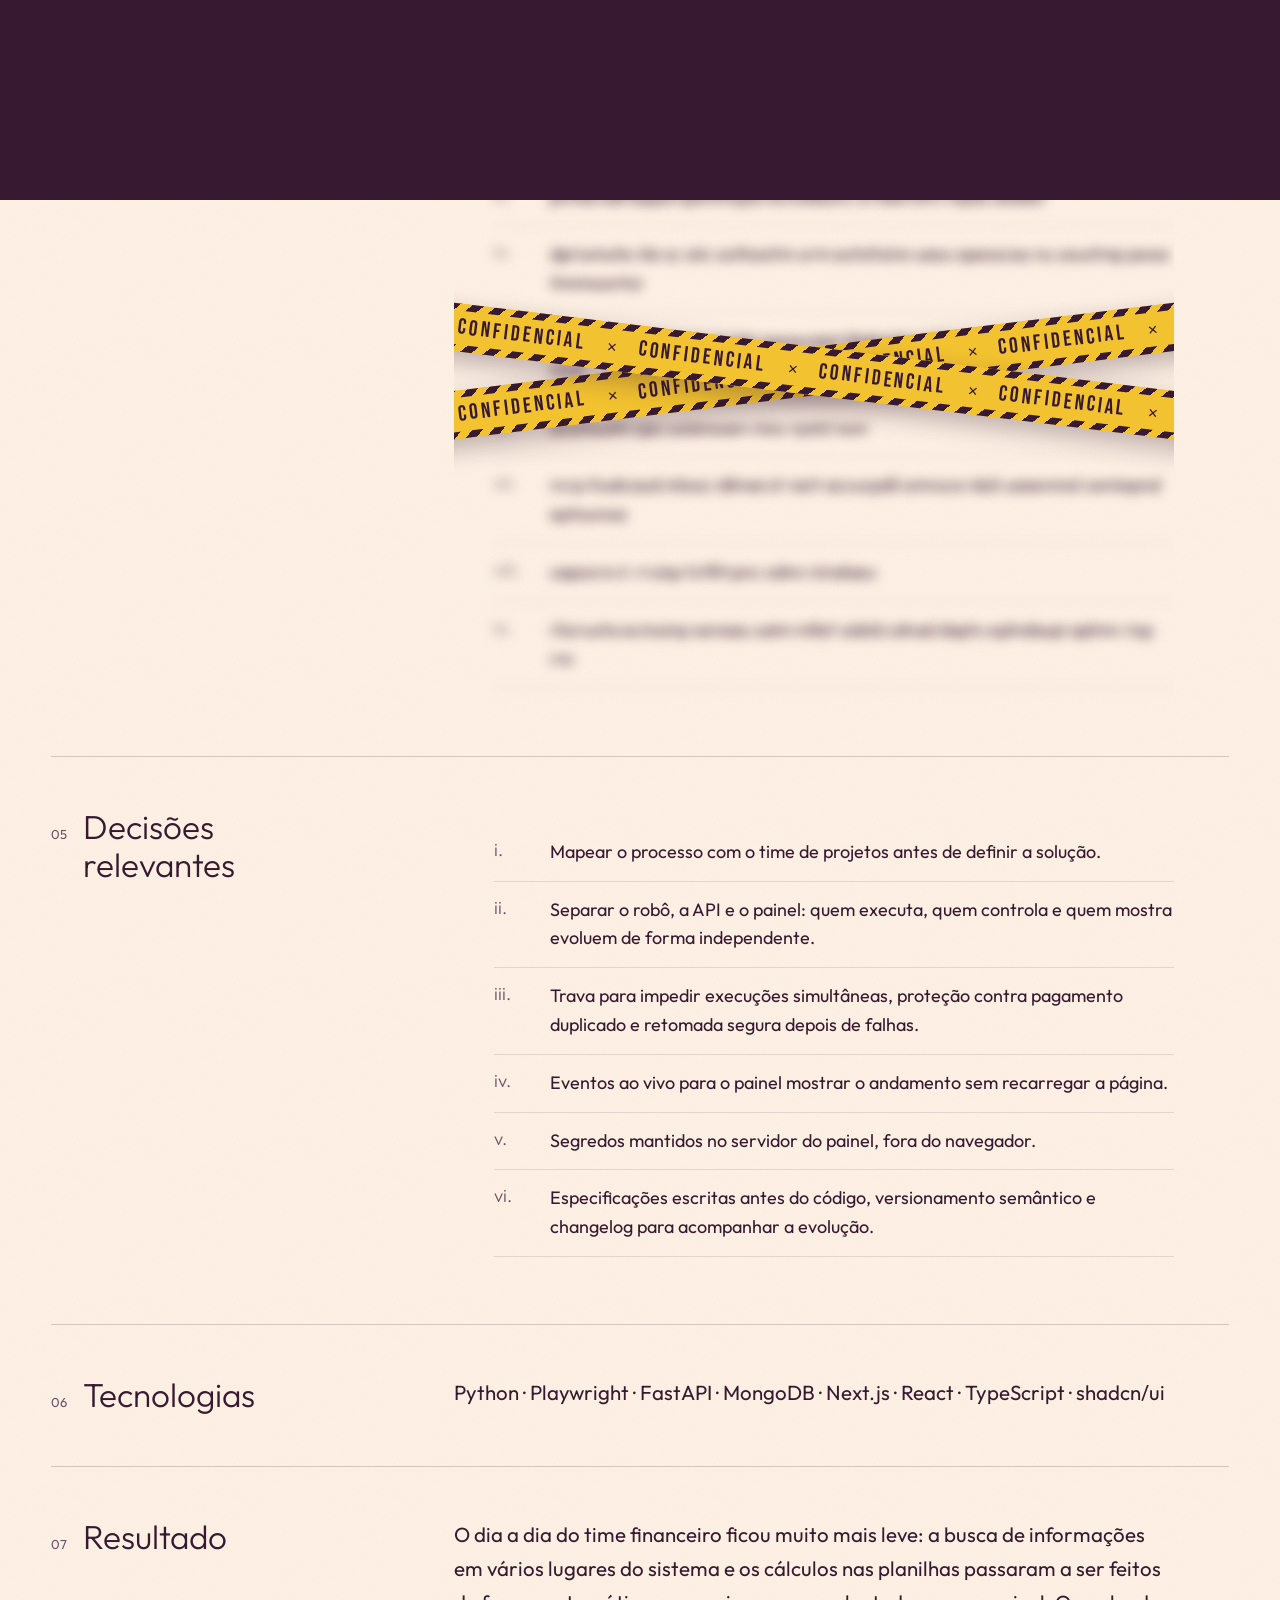
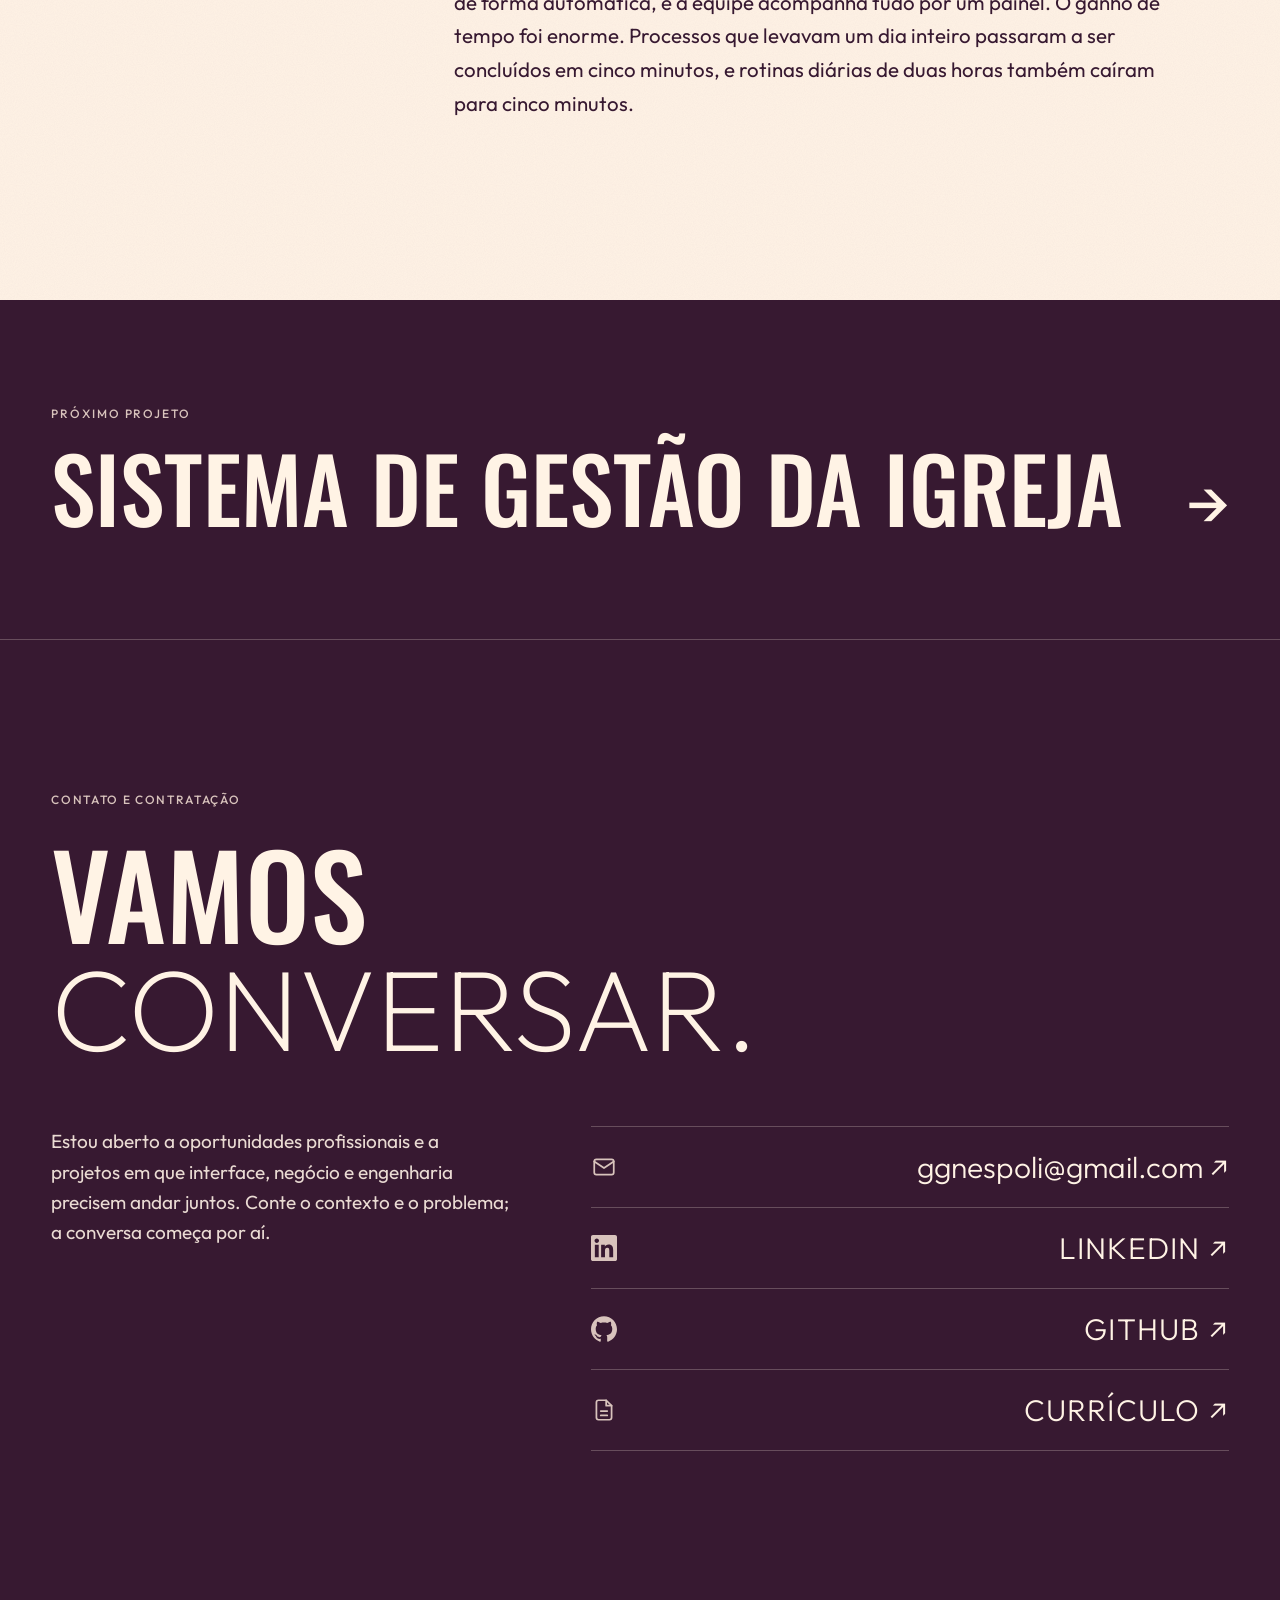
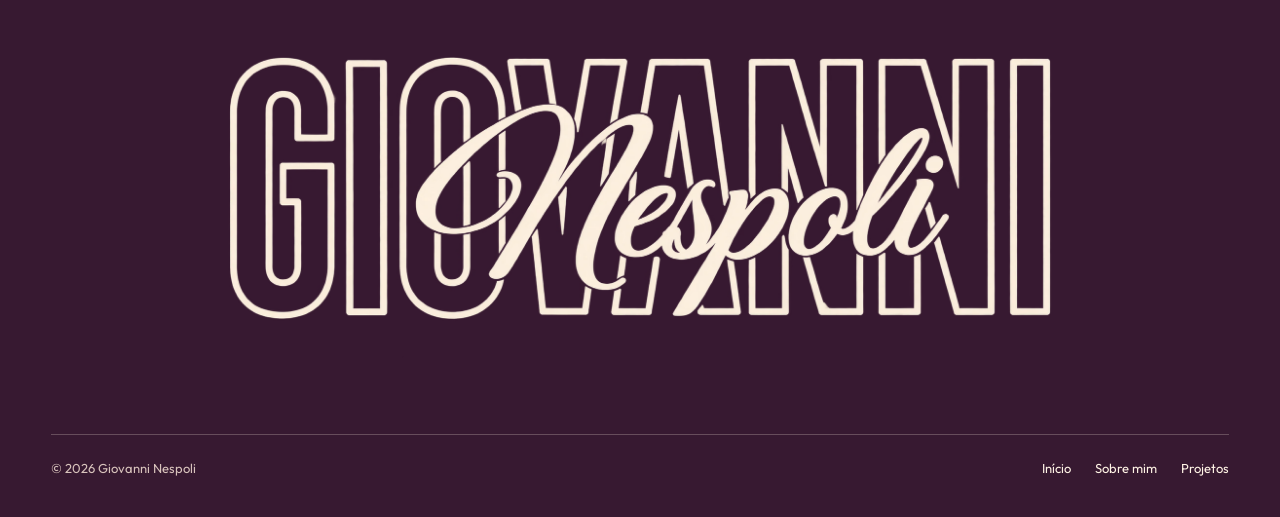
==== commit c99fa8ba: "Layout: títulos e textos cabem em telas pequenas; destaques mais curtos nos projetos - Palavras long" ====
--- a/projeto.html
+++ b/projeto.html
@@ -9,9 +9,9 @@
 <script src="assets/js/theme.js?v=2"></script>
 <link rel="stylesheet" href="https://fonts.googleapis.com/css2?family=Bebas+Neue&family=Great+Vibes&family=Oswald:wght@300..700&family=Outfit:wght@200..600&display=swap">
 <link rel="stylesheet" href="assets/css/tokens.css?v=3">
-<link rel="stylesheet" href="assets/css/base.css">
-<link rel="stylesheet" href="assets/css/components.css?v=10">
-<link rel="stylesheet" href="assets/css/pages.css?v=15">
+<link rel="stylesheet" href="assets/css/base.css?v=2">
+<link rel="stylesheet" href="assets/css/components.css?v=11">
+<link rel="stylesheet" href="assets/css/pages.css?v=16">
 </head>
 <body data-page="projetos">
 <main id="conteudo">
--- a/assets/css/base.css
+++ b/assets/css/base.css
@@ -7,6 +7,8 @@
   transition: background-color .3s, color .3s;
 }
 h1, h2, h3, p, ul { margin: 0; padding: 0; }
+/* palavra que não cabe na linha quebra em vez de vazar a caixa ou ser cortada (títulos grandes, termos técnicos) */
+h1, h2, h3, p, li, dd { overflow-wrap: break-word; }
 ul { list-style: none; }
 a { color: var(--ink); }
 img { max-width: 100%; }
--- a/assets/css/components.css
+++ b/assets/css/components.css
@@ -88,9 +88,10 @@
 
 /* ---------- Footer / Contato ---------- */
 .foot { background: var(--ink); color: var(--paper); position: relative; overflow: hidden; }
-.foot__in { max-width: var(--max); margin: 0 auto; padding: clamp(80px, 12vw, 160px) var(--gutter) 40px; }
+.foot__in { max-width: var(--max); margin: 0 auto; padding: clamp(80px, 12vw, 160px) var(--gutter) 40px; container-type: inline-size; }
 .foot .eyebrow { color: var(--m1i); letter-spacing: .14em; margin-bottom: 32px; display: block; }
 .foot h2 { font: 500 clamp(52px, 9vw, 148px)/.95 var(--f-display); text-transform: uppercase; }
+.foot h2 { font-size: min(clamp(52px, 9vw, 148px), 15.5cqi); }   /* "CONVERSAR." mede 6,15 em: cabe até em 320px */
 .foot__cols { display: flex; flex-wrap: wrap; gap: 48px 80px; margin-top: 56px; align-items: flex-start; }
 .foot__txt { flex: 1 1 320px; max-width: 460px; font: 400 19px/1.6 var(--f-body); color: var(--m2i); text-wrap: pretty; }
 .foot__list { flex: 1 1 420px; border-top: 1px solid rgba(var(--paper-rgb), .24); }
--- a/assets/css/pages.css
+++ b/assets/css/pages.css
@@ -2,6 +2,9 @@
 .sec { max-width: var(--max); margin: 0 auto; padding-left: var(--gutter); padding-right: var(--gutter); }
 .page-bar { display: flex; justify-content: space-between; gap: 16px; flex-wrap: wrap; font: 500 12px/1 var(--f-body); letter-spacing: .14em; text-transform: uppercase; color: var(--m1); padding-bottom: 18px; border-bottom: 1px solid rgba(var(--ink-rgb), .2); }
 .h-xl { font: 500 clamp(56px, 10vw, 168px)/.92 var(--f-display); text-transform: uppercase; }
+/* Títulos grandes nunca passam da largura útil (cqi = % do container): a palavra mais longa hoje, "CONHECIMENTO",
+   mede 6,12 em. Sem suporte a cqi, a linha é ignorada e vale o clamp acima. */
+.h-xl { font-size: min(clamp(56px, 10vw, 168px), 15.5cqi); }
 .h-lg { font: 500 clamp(40px, 5vw, 72px)/1.02 var(--f-display); text-transform: uppercase; }
 .lbl { font: 500 11px/1 var(--f-body); letter-spacing: .14em; text-transform: uppercase; color: var(--m1); }
 .dark-sec { background: var(--ink); color: var(--paper); }
@@ -9,11 +12,14 @@
 .ph-chip { border: 1px dashed rgba(var(--ink-rgb), .45); padding: 4px 9px; font: 400 13px var(--f-body); text-transform: none; letter-spacing: .02em; }
 
 /* ---------- Sobre ---------- */
-.about-open { padding-top: clamp(28px, 5vw, 64px); padding-bottom: 0; }
+.about-open { padding-top: clamp(28px, 5vw, 64px); padding-bottom: 0; container-type: inline-size; }
 .about-open h1 { margin-top: clamp(40px, 6vw, 88px); }
 .about-open h1 .light { padding-left: clamp(0px, 12vw, 220px); }
+@media (max-width: 479px) { .about-open h1 .light { padding-left: 0; } }
 .about-cols { display: flex; flex-wrap: wrap; gap: 48px clamp(40px, 7vw, 120px); margin-top: clamp(56px, 7vw, 100px); align-items: flex-start; }
 .about-fig { flex: 0 1 400px; margin: 0; position: sticky; top: 100px; align-self: flex-start; will-change: transform; }
+/* abaixo de 1000px as colunas quebram e a foto fica acima do texto: presa no topo, ela cobriria o texto ao rolar */
+@media (max-width: 999px) { .about-fig { position: static; } }
 .about-fig__box { aspect-ratio: 3/4; position: relative; overflow: hidden; background: var(--tile); }
 .about-fig figcaption { margin-top: 12px; font: 400 13px/1.5 var(--f-body); color: var(--m1); letter-spacing: .02em; text-wrap: pretty; }
 .about-txt { flex: 1 1 440px; max-width: 640px; display: flex; flex-direction: column; gap: 24px; }
@@ -77,9 +83,10 @@
 .skill li { font: 400 16px/1.5 var(--f-body); margin-bottom: 6px; }
 
 /* ---------- Projetos (galeria) ---------- */
-.pj-open { padding-top: clamp(28px, 5vw, 64px); padding-bottom: clamp(48px, 6vw, 80px); }
+.pj-open { padding-top: clamp(28px, 5vw, 64px); padding-bottom: clamp(48px, 6vw, 80px); container-type: inline-size; }
 .pj-open__row { display: flex; flex-wrap: wrap; justify-content: space-between; align-items: flex-end; gap: 40px; margin-top: clamp(40px, 6vw, 88px); }
 .pj-open h1 { font: 500 clamp(64px, 12vw, 200px)/.9 var(--f-display); text-transform: uppercase; }
+.pj-open h1 { font-size: min(clamp(64px, 12vw, 200px), 12.5cqi); }   /* "SELECIONADOS." mede 7,72 em */
 .pj-open__row p { max-width: 380px; font: 400 17px/1.6 var(--f-body); color: var(--m2); text-wrap: pretty; }
 .filters { display: flex; flex-wrap: wrap; gap: 8px; margin-top: clamp(40px, 5vw, 64px); }
 .filters button { min-height: 44px; padding: 0 20px; font: 500 14px var(--f-body); letter-spacing: .03em; cursor: pointer; border: 1px solid var(--ink); background: transparent; color: var(--ink); transition: background .2s, color .2s; }
@@ -126,7 +133,7 @@
 .pj-card .tape__track span { font-size: 18px; }
 
 /* ---------- Estudo de caso ---------- */
-.case-head { padding-top: clamp(28px, 5vw, 64px); }
+.case-head { padding-top: clamp(28px, 5vw, 64px); container-type: inline-size; }
 .case-head__bar { display: flex; justify-content: space-between; gap: 16px; flex-wrap: wrap; align-items: center; padding-bottom: 18px; border-bottom: 1px solid rgba(var(--ink-rgb), .2); }
 .back { font: 500 12px/1 var(--f-body); letter-spacing: .14em; text-transform: uppercase; text-decoration: none; padding: 8px 0; background: linear-gradient(var(--ink), var(--ink)) no-repeat 0 100% / 0 1px; transition: background-size .25s; }
 .back:hover { background-size: 100% 1px; }
